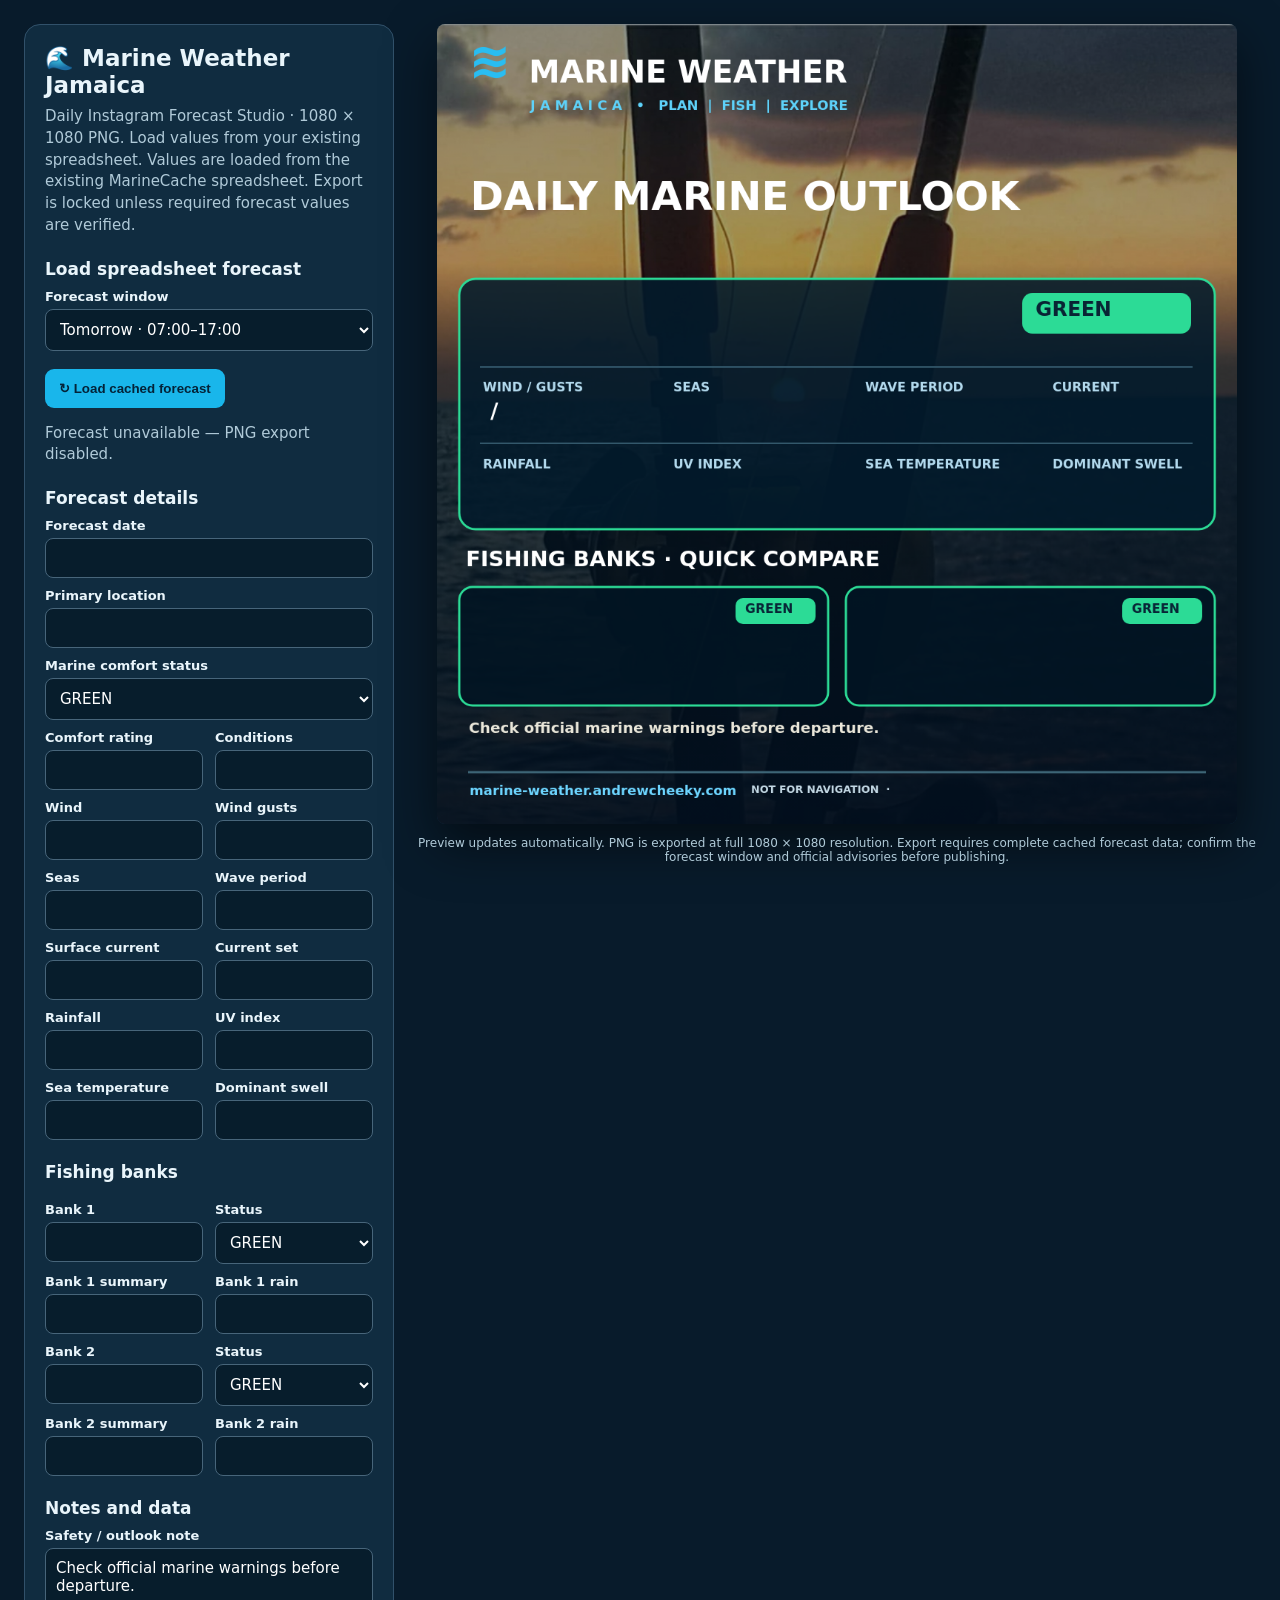
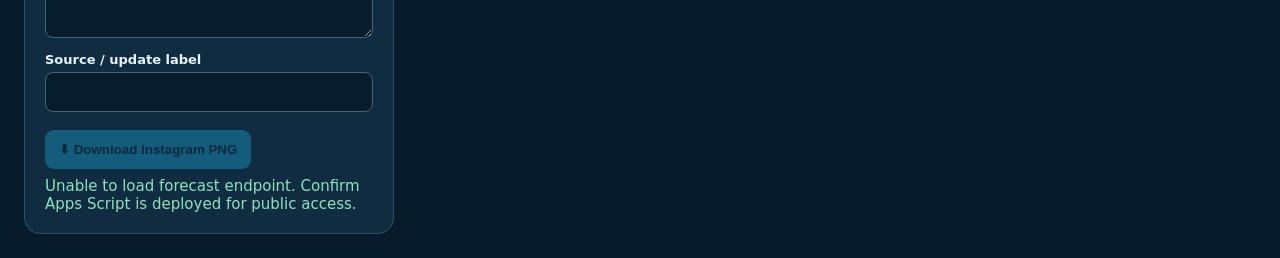
==== instagram/index.html @ 0b882d88 "Add files via upload" ====
<!doctype html><html lang="en"><head><meta charset="utf-8"><meta name="viewport" content="width=device-width,initial-scale=1"><title>Marine Weather Jamaica · Instagram Studio</title><style>
:root{color-scheme:dark}*{box-sizing:border-box}body{margin:0;background:#081b2b;color:#e9f5fb;font:15px system-ui,Segoe UI,sans-serif}.layout{display:grid;grid-template-columns:minmax(290px,370px) minmax(320px,1fr);gap:24px;max-width:1500px;margin:auto;padding:24px}.panel{background:#102c40;border:1px solid #31516a;border-radius:16px;padding:20px}h1{font-size:23px;margin:0 0 8px}h2{font-size:17px;margin:22px 0 10px}.hint{color:#b0cad8;line-height:1.45}label{display:block;margin:10px 0 5px;font-weight:600;font-size:13px}input,select,textarea{width:100%;padding:10px;background:#071d2c;color:white;border:1px solid #47657a;border-radius:8px;font:inherit}textarea{min-height:90px;resize:vertical}button{cursor:pointer;border:0;border-radius:9px;padding:12px 14px;background:#19b6eb;color:#042338;font-weight:750}button:disabled{opacity:.35;cursor:not-allowed}button.secondary{background:#244c66;color:#e7f6fc}.actions{display:flex;flex-wrap:wrap;gap:9px;margin-top:18px}.grid{display:grid;grid-template-columns:1fr 1fr;gap:0 12px}.preview{position:sticky;top:24px;align-self:start;text-align:center}canvas{display:block;width:100%;max-width:800px;aspect-ratio:1;background:#112c40;border-radius:8px;box-shadow:0 20px 50px #0008;margin:0 auto}.small{font-size:12px;color:#b0cad8;margin-top:12px}.status{min-height:22px;color:#8de2be;margin-top:8px}@media(max-width:850px){.layout{grid-template-columns:1fr}.preview{position:static;order:-1}.panel{padding:16px}}</style></head><body><div class="layout"><section class="panel"><h1>🌊 Marine Weather Jamaica</h1><div class="hint">Daily Instagram Forecast Studio · 1080 × 1080 PNG. Load values from your existing spreadsheet. Values are loaded from the existing MarineCache spreadsheet. Export is locked unless required forecast values are verified.</div>
<h2>Load spreadsheet forecast</h2><label for="forecastDay">Forecast window</label><select id="forecastDay"><option value="tomorrow">Tomorrow · 07:00–17:00</option><option value="today">Today · 07:00–17:00</option></select><div class="actions"><button id="loadForecast">↻ Load cached forecast</button></div><p id="dataFreshness" class="hint">Awaiting forecast data.</p><h2>Forecast details</h2><label for="date">Forecast date</label><input id="date" value=""><label for="location">Primary location</label><input id="location" value=""><label for="status">Marine comfort status</label><select id="status"><option>GREEN</option><option>AMBER</option><option>RED</option></select><div class="grid"><div><label for="comfort">Comfort rating</label><input id="comfort" value=""></div><div><label for="condition">Conditions</label><input id="condition" value=""></div><div><label for="wind">Wind</label><input id="wind" value=""></div><div><label for="gust">Wind gusts</label><input id="gust" value=""></div><div><label for="seas">Seas</label><input id="seas" value=""></div><div><label for="period">Wave period</label><input id="period" value=""></div><div><label for="current">Surface current</label><input id="current" value=""></div><div><label for="currentDir">Current set</label><input id="currentDir" value=""></div><div><label for="rain">Rainfall</label><input id="rain" value=""></div><div><label for="uv">UV index</label><input id="uv" value=""></div><div><label for="sst">Sea temperature</label><input id="sst" value=""></div><div><label for="swell">Dominant swell</label><input id="swell" value=""></div></div>
<h2>Fishing banks</h2><div class="grid"><div><label for="bank1">Bank 1</label><input id="bank1" value=""></div><div><label for="bank1status">Status</label><select id="bank1status"><option>GREEN</option><option>AMBER</option><option>RED</option></select></div><div><label for="bank1detail">Bank 1 summary</label><input id="bank1detail" value=""></div><div><label for="bank1rain">Bank 1 rain</label><input id="bank1rain" value=""></div><div><label for="bank2">Bank 2</label><input id="bank2" value=""></div><div><label for="bank2status">Status</label><select id="bank2status"><option>GREEN</option><option>AMBER</option><option>RED</option></select></div><div><label for="bank2detail">Bank 2 summary</label><input id="bank2detail" value=""></div><div><label for="bank2rain">Bank 2 rain</label><input id="bank2rain" value=""></div></div>
<h2>Notes and data</h2><label for="note">Safety / outlook note</label><textarea id="note">Check official marine warnings before departure.</textarea><label for="source">Source / update label</label><input id="source" value=""><div class="actions"><button id="export" disabled title="Load verified forecast first">⬇ Download Instagram PNG</button></div><div id="message" class="status" role="status"></div></section><section class="preview"><canvas id="art" width="1080" height="1080" aria-label="Instagram marine forecast preview"></canvas><p class="small">Preview updates automatically. PNG is exported at full 1080 × 1080 resolution. Export requires complete cached forecast data; confirm the forecast window and official advisories before publishing.</p></section></div><script>
'use strict';const canvas=document.getElementById('art'),ctx=canvas.getContext('2d');const fields=['date','location','status','comfort','condition','wind','gust','seas','period','current','currentDir','rain','uv','sst','swell','bank1','bank1status','bank1detail','bank1rain','bank2','bank2status','bank2detail','bank2rain','note','source'];const values=()=>Object.fromEntries(fields.map(k=>[k,document.getElementById(k).value]));const bg=new Image();bg.onload=render;bg.onerror=()=>{document.getElementById('message').textContent='Background image missing: keep sunset-background.jpg beside index.html';render()};bg.src='sunset-background.jpg';const colors={GREEN:'#2cdb96',AMBER:'#ffc34e',RED:'#ff5b61'};function rr(x,y,w,h,r,fill,stroke,lw=2){ctx.beginPath();ctx.roundRect(x,y,w,h,r);if(fill){ctx.fillStyle=fill;ctx.fill()}if(stroke){ctx.strokeStyle=stroke;ctx.lineWidth=lw;ctx.stroke()}}function txt(s,x,y,size=22,color='#fff',weight=500,maxWidth){ctx.fillStyle=color;ctx.font=`${weight} ${size}px system-ui,Segoe UI,sans-serif`;ctx.textBaseline='top';ctx.fillText(String(s),x,y,maxWidth)}function lines(s,x,y,maxW,size=19,lh=27,color='#fff',weight=500,maxLines=3){ctx.font=`${weight} ${size}px system-ui,sans-serif`;let words=String(s).split(/\s+/),line='',rows=[];for(let word of words){let test=line?line+' '+word:word;if(ctx.measureText(test).width>maxW&&line){rows.push(line);line=word}else line=test}if(line)rows.push(line);rows.slice(0,maxLines).forEach((v,i)=>txt(v,x,y+i*lh,size,color,weight,maxW))}function chip(label,x,y,w,c){rr(x,y,w,55,14,c);txt(label,x+18,y+10,27,'#092434',800,w-36)}function metric(label,value,x,y,w){txt(label,x,y,17,'#b2d9ed',600,w);txt(value,x,y+27,29,'#fff',800,w)}function render(){let d=values();ctx.clearRect(0,0,1080,1080);if(bg.complete&&bg.naturalWidth){let scale=Math.max(1080/bg.width,1080/bg.height),w=bg.width*scale,h=bg.height*scale;ctx.drawImage(bg,(1080-w)/2,(1080-h)/2,w,h)}else{ctx.fillStyle='#123950';ctx.fillRect(0,0,1080,1080)}let shade=ctx.createLinearGradient(0,0,0,1080);shade.addColorStop(0,'rgba(3,20,33,.45)');shade.addColorStop(.30,'rgba(3,20,33,.35)');shade.addColorStop(.43,'rgba(3,20,33,.72)');shade.addColorStop(1,'rgba(2,15,30,.95)');ctx.fillStyle=shade;ctx.fillRect(0,0,1080,1080);
txt('≋',43,21,68,'#29bdf1',900);txt('MARINE WEATHER',124,47,42,'#fff',850);txt('J A M A I C A   •   PLAN  |  FISH  |  EXPLORE',126,102,18,'#5ed2fa',750);txt('DAILY MARINE OUTLOOK',45,210,54,'#fff',900);txt(d.date,48,277,27,'#f4e8cb',650,900);
rr(30,344,1020,338,22,'rgba(2,26,44,.86)',colors[d.status]||colors.AMBER,3);txt(d.location,58,364,37,'#fff',800,680);chip(d.status+'  '+d.comfort,790,363,228,colors[d.status]||colors.AMBER);txt(d.condition,60,418,22,'#d1eafa',600);ctx.strokeStyle='#33586b';ctx.lineWidth=2;ctx.beginPath();ctx.moveTo(58,463);ctx.lineTo(1020,463);ctx.stroke();let mx=[62,319,578,831];metric('WIND / GUSTS',d.wind+' / '+d.gust,mx[0],483,235);metric('SEAS',d.seas,mx[1],483,225);metric('WAVE PERIOD',d.period,mx[2],483,230);metric('CURRENT',d.current+' '+d.currentDir,mx[3],483,195);ctx.beginPath();ctx.moveTo(58,566);ctx.lineTo(1020,566);ctx.stroke();metric('RAINFALL',d.rain,62,587,225);metric('UV INDEX',d.uv,319,587,230);metric('SEA TEMPERATURE',d.sst,578,587,235);metric('DOMINANT SWELL',d.swell,831,587,195);
txt('FISHING BANKS · QUICK COMPARE',39,710,29,'#fff',850);function bank(x,name,status,detail,rain){let color=colors[status]||colors.AMBER;rr(x,760,498,160,18,'rgba(2,20,35,.9)',color,3);txt(name,x+17,776,23,'#fff',800,340);rr(x+373,775,108,35,10,color);txt(status,x+386,782,17,'#082536',850,90);txt(detail,x+17,830,23,'#d4edfb',650,465);txt(rain,x+17,867,19,'#d4edfb',550,465)}bank(30,d.bank1,d.bank1status,d.bank1detail,d.bank1rain);bank(552,d.bank2,d.bank2status,d.bank2detail,d.bank2rain);
lines(d.note,43,942,990,20,27,'#e9e6d9',550,2);ctx.strokeStyle='#3d6576';ctx.beginPath();ctx.moveTo(42,1010);ctx.lineTo(1038,1010);ctx.stroke();txt('marine-weather.andrewcheeky.com',44,1027,18,'#6dd5ff',750);txt('NOT FOR NAVIGATION  ·  '+d.source,424,1027,14,'#c3d8e4',550,610)}fields.forEach(k=>document.getElementById(k).addEventListener('input',()=>{document.getElementById('export').disabled=true;document.getElementById('message').textContent='Forecast edited. Reload cached forecast before export.';render()}));document.getElementById('export').onclick=()=>{render();canvas.toBlob(blob=>{if(!blob){document.getElementById('message').textContent='PNG export failed';return}const a=document.createElement('a');const u=URL.createObjectURL(blob);a.href=u;a.download='marine-weather-jamaica-'+new Date().toISOString().slice(0,10)+'.png';a.click();setTimeout(()=>URL.revokeObjectURL(u),2000);document.getElementById('message').textContent='PNG exported successfully.'},'image/png')};render();
const FORECAST_ENDPOINT = 'https://script.google.com/macros/s/AKfycbztZnfDMWf24GzQD8dSxQg6HomHdjxCJzdymnmUEs8i4orfSlWkBF4taxenqpLCtCI/exec';
let loadSerial = 0;
function loadCachedForecast(){
  const serial=++loadSerial;
  const btn=document.getElementById('loadForecast');
  const exportBtn=document.getElementById('export');
  const message=document.getElementById('message');
  const freshness=document.getElementById('dataFreshness');
  btn.disabled=true;exportBtn.disabled=true;window.__marinePosterReady=false;message.textContent='Loading cached spreadsheet forecast…';
  const callback='mwInstagramCallback_'+Date.now()+'_'+serial;
  const script=document.createElement('script');
  let done=false;
  const timeout=setTimeout(()=>finish('Timed out contacting forecast service.'),18000);
  function finish(err,payload){
    if(done)return;done=true;clearTimeout(timeout);delete window[callback];script.remove();btn.disabled=false;
    if(err){message.textContent=err;freshness.textContent='Forecast unavailable — PNG export disabled.';return;}
    if(!payload||!payload.ok){message.textContent=payload?.message||'Forecast data unavailable';freshness.textContent='PNG export disabled.';return;}
    const d=payload.poster||{};
    for(const k of fields){if(Object.prototype.hasOwnProperty.call(d,k)){const el=document.getElementById(k);el.value=String(d[k]??'');}}
    const missing=Array.isArray(payload.missing)?payload.missing:[];
    const stale=payload.stale===true;
    const safe=missing.length===0&&!stale&&payload.ready===true;window.__marinePosterReady=safe;window.__marinePosterDay=payload.day;
    freshness.textContent=`Forecast: ${payload.day} · 07:00–17:00 Jamaica time · Latest spreadsheet update: ${payload.lastUpdated||'unknown'} · ${payload.rowCounts||''}`;
    exportBtn.disabled=!safe;
    message.textContent=safe?'Cached forecast loaded. Review the graphic, then download PNG.':(stale?'Forecast data is delayed. ':'')+(missing.length?'Missing: '+missing.join(', '):'Forecast incomplete')+' — PNG export disabled.';
    render();
  }
  window[callback]=(data)=>{if(serial===loadSerial)finish(null,data)};
  script.onerror=()=>finish('Unable to load forecast endpoint. Confirm Apps Script is deployed for public access.');
  script.src=FORECAST_ENDPOINT+'?action=instagramData&day='+encodeURIComponent(document.getElementById('forecastDay').value)+'&callback='+encodeURIComponent(callback);
  document.head.appendChild(script);
}
document.getElementById('loadForecast').addEventListener('click',loadCachedForecast);
document.getElementById('forecastDay').addEventListener('change',()=>{document.getElementById('export').disabled=true;loadCachedForecast()});
window.addEventListener('load',loadCachedForecast);
</script></body></html>
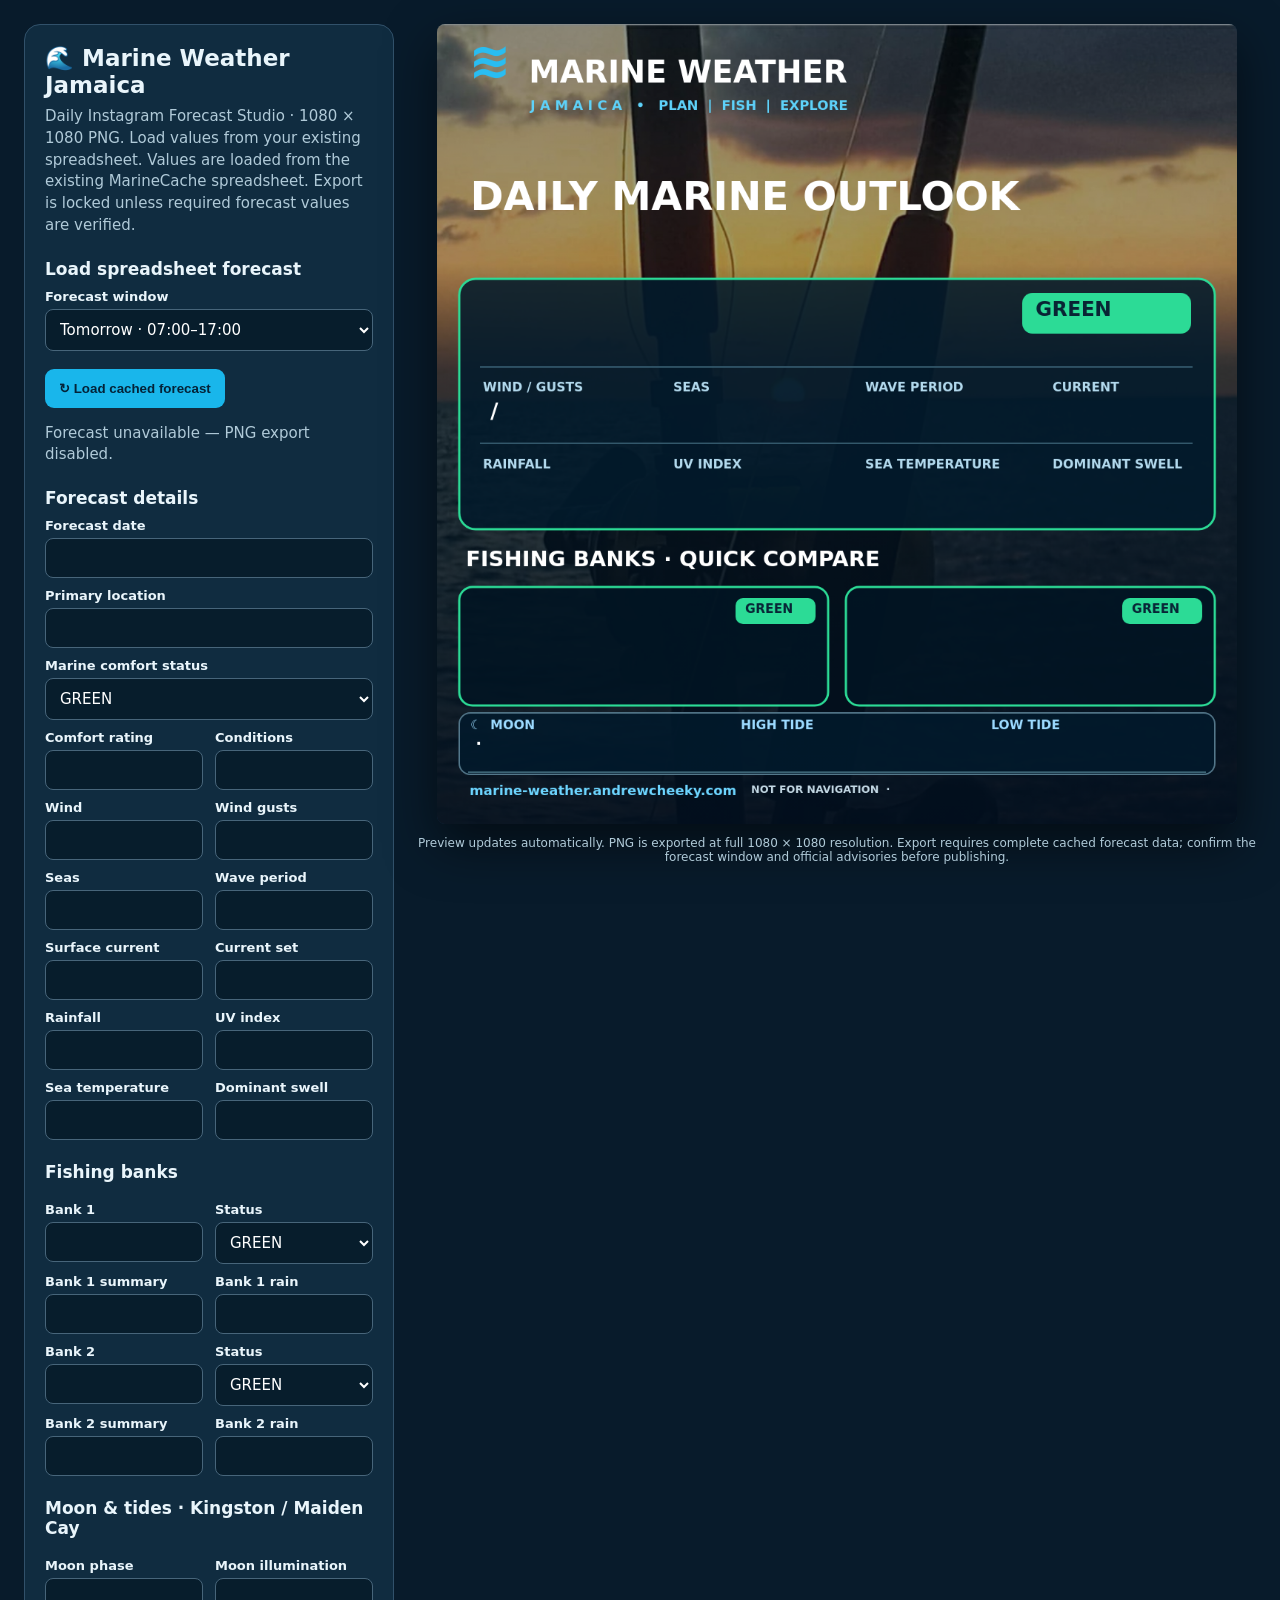
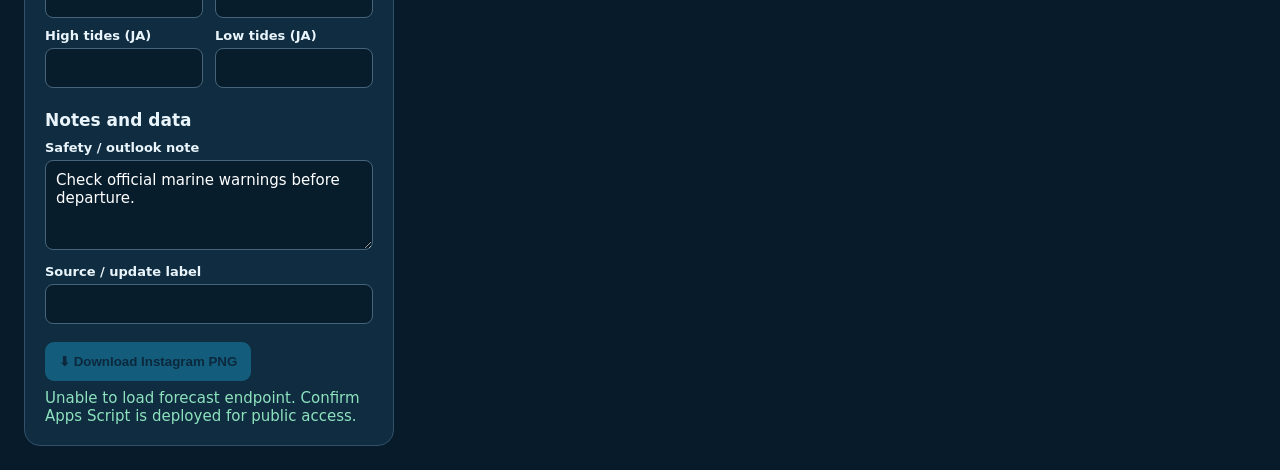
==== commit d3905aa3: "Add files via upload" ====
--- a/instagram/index.html
+++ b/instagram/index.html
@@ -2,12 +2,12 @@
 :root{color-scheme:dark}*{box-sizing:border-box}body{margin:0;background:#081b2b;color:#e9f5fb;font:15px system-ui,Segoe UI,sans-serif}.layout{display:grid;grid-template-columns:minmax(290px,370px) minmax(320px,1fr);gap:24px;max-width:1500px;margin:auto;padding:24px}.panel{background:#102c40;border:1px solid #31516a;border-radius:16px;padding:20px}h1{font-size:23px;margin:0 0 8px}h2{font-size:17px;margin:22px 0 10px}.hint{color:#b0cad8;line-height:1.45}label{display:block;margin:10px 0 5px;font-weight:600;font-size:13px}input,select,textarea{width:100%;padding:10px;background:#071d2c;color:white;border:1px solid #47657a;border-radius:8px;font:inherit}textarea{min-height:90px;resize:vertical}button{cursor:pointer;border:0;border-radius:9px;padding:12px 14px;background:#19b6eb;color:#042338;font-weight:750}button:disabled{opacity:.35;cursor:not-allowed}button.secondary{background:#244c66;color:#e7f6fc}.actions{display:flex;flex-wrap:wrap;gap:9px;margin-top:18px}.grid{display:grid;grid-template-columns:1fr 1fr;gap:0 12px}.preview{position:sticky;top:24px;align-self:start;text-align:center}canvas{display:block;width:100%;max-width:800px;aspect-ratio:1;background:#112c40;border-radius:8px;box-shadow:0 20px 50px #0008;margin:0 auto}.small{font-size:12px;color:#b0cad8;margin-top:12px}.status{min-height:22px;color:#8de2be;margin-top:8px}@media(max-width:850px){.layout{grid-template-columns:1fr}.preview{position:static;order:-1}.panel{padding:16px}}</style></head><body><div class="layout"><section class="panel"><h1>🌊 Marine Weather Jamaica</h1><div class="hint">Daily Instagram Forecast Studio · 1080 × 1080 PNG. Load values from your existing spreadsheet. Values are loaded from the existing MarineCache spreadsheet. Export is locked unless required forecast values are verified.</div>
 <h2>Load spreadsheet forecast</h2><label for="forecastDay">Forecast window</label><select id="forecastDay"><option value="tomorrow">Tomorrow · 07:00–17:00</option><option value="today">Today · 07:00–17:00</option></select><div class="actions"><button id="loadForecast">↻ Load cached forecast</button></div><p id="dataFreshness" class="hint">Awaiting forecast data.</p><h2>Forecast details</h2><label for="date">Forecast date</label><input id="date" value=""><label for="location">Primary location</label><input id="location" value=""><label for="status">Marine comfort status</label><select id="status"><option>GREEN</option><option>AMBER</option><option>RED</option></select><div class="grid"><div><label for="comfort">Comfort rating</label><input id="comfort" value=""></div><div><label for="condition">Conditions</label><input id="condition" value=""></div><div><label for="wind">Wind</label><input id="wind" value=""></div><div><label for="gust">Wind gusts</label><input id="gust" value=""></div><div><label for="seas">Seas</label><input id="seas" value=""></div><div><label for="period">Wave period</label><input id="period" value=""></div><div><label for="current">Surface current</label><input id="current" value=""></div><div><label for="currentDir">Current set</label><input id="currentDir" value=""></div><div><label for="rain">Rainfall</label><input id="rain" value=""></div><div><label for="uv">UV index</label><input id="uv" value=""></div><div><label for="sst">Sea temperature</label><input id="sst" value=""></div><div><label for="swell">Dominant swell</label><input id="swell" value=""></div></div>
 <h2>Fishing banks</h2><div class="grid"><div><label for="bank1">Bank 1</label><input id="bank1" value=""></div><div><label for="bank1status">Status</label><select id="bank1status"><option>GREEN</option><option>AMBER</option><option>RED</option></select></div><div><label for="bank1detail">Bank 1 summary</label><input id="bank1detail" value=""></div><div><label for="bank1rain">Bank 1 rain</label><input id="bank1rain" value=""></div><div><label for="bank2">Bank 2</label><input id="bank2" value=""></div><div><label for="bank2status">Status</label><select id="bank2status"><option>GREEN</option><option>AMBER</option><option>RED</option></select></div><div><label for="bank2detail">Bank 2 summary</label><input id="bank2detail" value=""></div><div><label for="bank2rain">Bank 2 rain</label><input id="bank2rain" value=""></div></div>
-<h2>Notes and data</h2><label for="note">Safety / outlook note</label><textarea id="note">Check official marine warnings before departure.</textarea><label for="source">Source / update label</label><input id="source" value=""><div class="actions"><button id="export" disabled title="Load verified forecast first">⬇ Download Instagram PNG</button></div><div id="message" class="status" role="status"></div></section><section class="preview"><canvas id="art" width="1080" height="1080" aria-label="Instagram marine forecast preview"></canvas><p class="small">Preview updates automatically. PNG is exported at full 1080 × 1080 resolution. Export requires complete cached forecast data; confirm the forecast window and official advisories before publishing.</p></section></div><script>
-'use strict';const canvas=document.getElementById('art'),ctx=canvas.getContext('2d');const fields=['date','location','status','comfort','condition','wind','gust','seas','period','current','currentDir','rain','uv','sst','swell','bank1','bank1status','bank1detail','bank1rain','bank2','bank2status','bank2detail','bank2rain','note','source'];const values=()=>Object.fromEntries(fields.map(k=>[k,document.getElementById(k).value]));const bg=new Image();bg.onload=render;bg.onerror=()=>{document.getElementById('message').textContent='Background image missing: keep sunset-background.jpg beside index.html';render()};bg.src='sunset-background.jpg';const colors={GREEN:'#2cdb96',AMBER:'#ffc34e',RED:'#ff5b61'};function rr(x,y,w,h,r,fill,stroke,lw=2){ctx.beginPath();ctx.roundRect(x,y,w,h,r);if(fill){ctx.fillStyle=fill;ctx.fill()}if(stroke){ctx.strokeStyle=stroke;ctx.lineWidth=lw;ctx.stroke()}}function txt(s,x,y,size=22,color='#fff',weight=500,maxWidth){ctx.fillStyle=color;ctx.font=`${weight} ${size}px system-ui,Segoe UI,sans-serif`;ctx.textBaseline='top';ctx.fillText(String(s),x,y,maxWidth)}function lines(s,x,y,maxW,size=19,lh=27,color='#fff',weight=500,maxLines=3){ctx.font=`${weight} ${size}px system-ui,sans-serif`;let words=String(s).split(/\s+/),line='',rows=[];for(let word of words){let test=line?line+' '+word:word;if(ctx.measureText(test).width>maxW&&line){rows.push(line);line=word}else line=test}if(line)rows.push(line);rows.slice(0,maxLines).forEach((v,i)=>txt(v,x,y+i*lh,size,color,weight,maxW))}function chip(label,x,y,w,c){rr(x,y,w,55,14,c);txt(label,x+18,y+10,27,'#092434',800,w-36)}function metric(label,value,x,y,w){txt(label,x,y,17,'#b2d9ed',600,w);txt(value,x,y+27,29,'#fff',800,w)}function render(){let d=values();ctx.clearRect(0,0,1080,1080);if(bg.complete&&bg.naturalWidth){let scale=Math.max(1080/bg.width,1080/bg.height),w=bg.width*scale,h=bg.height*scale;ctx.drawImage(bg,(1080-w)/2,(1080-h)/2,w,h)}else{ctx.fillStyle='#123950';ctx.fillRect(0,0,1080,1080)}let shade=ctx.createLinearGradient(0,0,0,1080);shade.addColorStop(0,'rgba(3,20,33,.45)');shade.addColorStop(.30,'rgba(3,20,33,.35)');shade.addColorStop(.43,'rgba(3,20,33,.72)');shade.addColorStop(1,'rgba(2,15,30,.95)');ctx.fillStyle=shade;ctx.fillRect(0,0,1080,1080);
+<h2>Moon & tides · Kingston / Maiden Cay</h2><div class="grid"><div><label for="moonPhase">Moon phase</label><input id="moonPhase" value=""></div><div><label for="moonIllum">Moon illumination</label><input id="moonIllum" value=""></div><div><label for="highTides">High tides (JA)</label><input id="highTides" value=""></div><div><label for="lowTides">Low tides (JA)</label><input id="lowTides" value=""></div></div><h2>Notes and data</h2><label for="note">Safety / outlook note</label><textarea id="note">Check official marine warnings before departure.</textarea><label for="source">Source / update label</label><input id="source" value=""><div class="actions"><button id="export" disabled title="Load verified forecast first">⬇ Download Instagram PNG</button></div><div id="message" class="status" role="status"></div></section><section class="preview"><canvas id="art" width="1080" height="1080" aria-label="Instagram marine forecast preview"></canvas><p class="small">Preview updates automatically. PNG is exported at full 1080 × 1080 resolution. Export requires complete cached forecast data; confirm the forecast window and official advisories before publishing.</p></section></div><script>
+'use strict';const canvas=document.getElementById('art'),ctx=canvas.getContext('2d');const fields=['date','location','status','comfort','condition','wind','gust','seas','period','current','currentDir','rain','uv','sst','swell','bank1','bank1status','bank1detail','bank1rain','bank2','bank2status','bank2detail','bank2rain','moonPhase','moonIllum','highTides','lowTides','note','source'];const values=()=>Object.fromEntries(fields.map(k=>[k,document.getElementById(k).value]));const bg=new Image();bg.onload=render;bg.onerror=()=>{document.getElementById('message').textContent='Background image missing: keep sunset-background.jpg beside index.html';render()};bg.src='sunset-background.jpg';const colors={GREEN:'#2cdb96',AMBER:'#ffc34e',YELLOW:'#ffc34e',RED:'#ff5b61'};function rr(x,y,w,h,r,fill,stroke,lw=2){ctx.beginPath();ctx.roundRect(x,y,w,h,r);if(fill){ctx.fillStyle=fill;ctx.fill()}if(stroke){ctx.strokeStyle=stroke;ctx.lineWidth=lw;ctx.stroke()}}function txt(s,x,y,size=22,color='#fff',weight=500,maxWidth){ctx.fillStyle=color;ctx.font=`${weight} ${size}px system-ui,Segoe UI,sans-serif`;ctx.textBaseline='top';ctx.fillText(String(s),x,y,maxWidth)}function lines(s,x,y,maxW,size=19,lh=27,color='#fff',weight=500,maxLines=3){ctx.font=`${weight} ${size}px system-ui,sans-serif`;let words=String(s).split(/\s+/),line='',rows=[];for(let word of words){let test=line?line+' '+word:word;if(ctx.measureText(test).width>maxW&&line){rows.push(line);line=word}else line=test}if(line)rows.push(line);rows.slice(0,maxLines).forEach((v,i)=>txt(v,x,y+i*lh,size,color,weight,maxW))}function chip(label,x,y,w,c){rr(x,y,w,55,14,c);txt(label,x+18,y+10,27,'#092434',800,w-36)}function metric(label,value,x,y,w){txt(label,x,y,17,'#b2d9ed',600,w);txt(value,x,y+27,29,'#fff',800,w)}function render(){let d=values();ctx.clearRect(0,0,1080,1080);if(bg.complete&&bg.naturalWidth){let scale=Math.max(1080/bg.width,1080/bg.height),w=bg.width*scale,h=bg.height*scale;ctx.drawImage(bg,(1080-w)/2,(1080-h)/2,w,h)}else{ctx.fillStyle='#123950';ctx.fillRect(0,0,1080,1080)}let shade=ctx.createLinearGradient(0,0,0,1080);shade.addColorStop(0,'rgba(3,20,33,.45)');shade.addColorStop(.30,'rgba(3,20,33,.35)');shade.addColorStop(.43,'rgba(3,20,33,.72)');shade.addColorStop(1,'rgba(2,15,30,.95)');ctx.fillStyle=shade;ctx.fillRect(0,0,1080,1080);
 txt('≋',43,21,68,'#29bdf1',900);txt('MARINE WEATHER',124,47,42,'#fff',850);txt('J A M A I C A   •   PLAN  |  FISH  |  EXPLORE',126,102,18,'#5ed2fa',750);txt('DAILY MARINE OUTLOOK',45,210,54,'#fff',900);txt(d.date,48,277,27,'#f4e8cb',650,900);
 rr(30,344,1020,338,22,'rgba(2,26,44,.86)',colors[d.status]||colors.AMBER,3);txt(d.location,58,364,37,'#fff',800,680);chip(d.status+'  '+d.comfort,790,363,228,colors[d.status]||colors.AMBER);txt(d.condition,60,418,22,'#d1eafa',600);ctx.strokeStyle='#33586b';ctx.lineWidth=2;ctx.beginPath();ctx.moveTo(58,463);ctx.lineTo(1020,463);ctx.stroke();let mx=[62,319,578,831];metric('WIND / GUSTS',d.wind+' / '+d.gust,mx[0],483,235);metric('SEAS',d.seas,mx[1],483,225);metric('WAVE PERIOD',d.period,mx[2],483,230);metric('CURRENT',d.current+' '+d.currentDir,mx[3],483,195);ctx.beginPath();ctx.moveTo(58,566);ctx.lineTo(1020,566);ctx.stroke();metric('RAINFALL',d.rain,62,587,225);metric('UV INDEX',d.uv,319,587,230);metric('SEA TEMPERATURE',d.sst,578,587,235);metric('DOMINANT SWELL',d.swell,831,587,195);
 txt('FISHING BANKS · QUICK COMPARE',39,710,29,'#fff',850);function bank(x,name,status,detail,rain){let color=colors[status]||colors.AMBER;rr(x,760,498,160,18,'rgba(2,20,35,.9)',color,3);txt(name,x+17,776,23,'#fff',800,340);rr(x+373,775,108,35,10,color);txt(status,x+386,782,17,'#082536',850,90);txt(detail,x+17,830,23,'#d4edfb',650,465);txt(rain,x+17,867,19,'#d4edfb',550,465)}bank(30,d.bank1,d.bank1status,d.bank1detail,d.bank1rain);bank(552,d.bank2,d.bank2status,d.bank2detail,d.bank2rain);
-lines(d.note,43,942,990,20,27,'#e9e6d9',550,2);ctx.strokeStyle='#3d6576';ctx.beginPath();ctx.moveTo(42,1010);ctx.lineTo(1038,1010);ctx.stroke();txt('marine-weather.andrewcheeky.com',44,1027,18,'#6dd5ff',750);txt('NOT FOR NAVIGATION  ·  '+d.source,424,1027,14,'#c3d8e4',550,610)}fields.forEach(k=>document.getElementById(k).addEventListener('input',()=>{document.getElementById('export').disabled=true;document.getElementById('message').textContent='Forecast edited. Reload cached forecast before export.';render()}));document.getElementById('export').onclick=()=>{render();canvas.toBlob(blob=>{if(!blob){document.getElementById('message').textContent='PNG export failed';return}const a=document.createElement('a');const u=URL.createObjectURL(blob);a.href=u;a.download='marine-weather-jamaica-'+new Date().toISOString().slice(0,10)+'.png';a.click();setTimeout(()=>URL.revokeObjectURL(u),2000);document.getElementById('message').textContent='PNG exported successfully.'},'image/png')};render();
+rr(30,930,1020,83,15,'rgba(2,26,44,.88)','#54788b',2);txt('☾  MOON',45,939,17,'#9cdaff',750);txt(d.moonPhase+' · '+d.moonIllum,45,962,21,'#fff',750,330);txt('HIGH TIDE',410,939,17,'#9cdaff',750);txt(d.highTides,410,962,20,'#fff',700,305);txt('LOW TIDE',748,939,17,'#9cdaff',750);txt(d.lowTides,748,962,20,'#fff',700,275);ctx.strokeStyle='#3d6576';ctx.beginPath();ctx.moveTo(42,1010);ctx.lineTo(1038,1010);ctx.stroke();txt('marine-weather.andrewcheeky.com',44,1027,18,'#6dd5ff',750);txt('NOT FOR NAVIGATION  ·  '+d.source,424,1027,14,'#c3d8e4',550,610)}fields.forEach(k=>document.getElementById(k).addEventListener('input',()=>{document.getElementById('export').disabled=true;document.getElementById('message').textContent='Forecast edited. Reload cached forecast before export.';render()}));document.getElementById('export').onclick=()=>{render();canvas.toBlob(blob=>{if(!blob){document.getElementById('message').textContent='PNG export failed';return}const a=document.createElement('a');const u=URL.createObjectURL(blob);a.href=u;a.download='marine-weather-jamaica-'+new Date().toISOString().slice(0,10)+'.png';a.click();setTimeout(()=>URL.revokeObjectURL(u),2000);document.getElementById('message').textContent='PNG exported successfully.'},'image/png')};render();
 const FORECAST_ENDPOINT = 'https://script.google.com/macros/s/AKfycbztZnfDMWf24GzQD8dSxQg6HomHdjxCJzdymnmUEs8i4orfSlWkBF4taxenqpLCtCI/exec';
 let loadSerial = 0;
 function loadCachedForecast(){
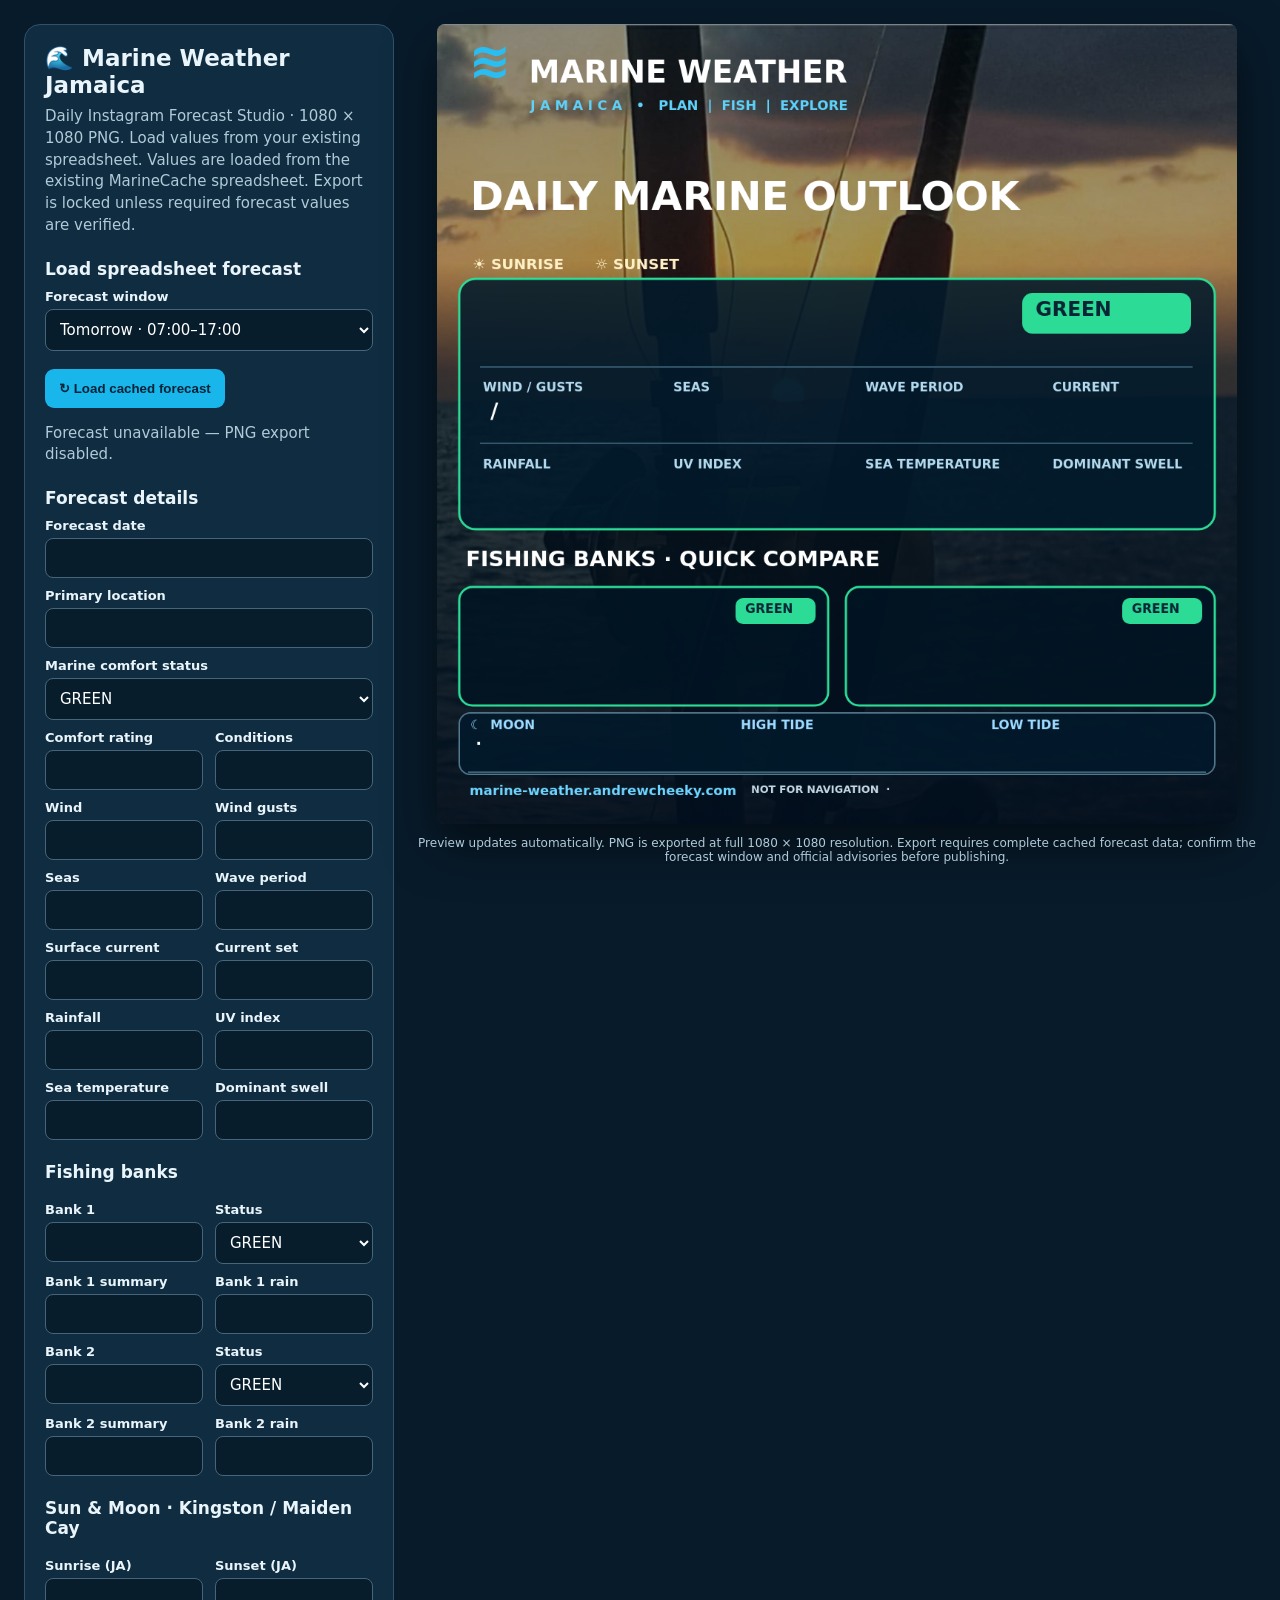
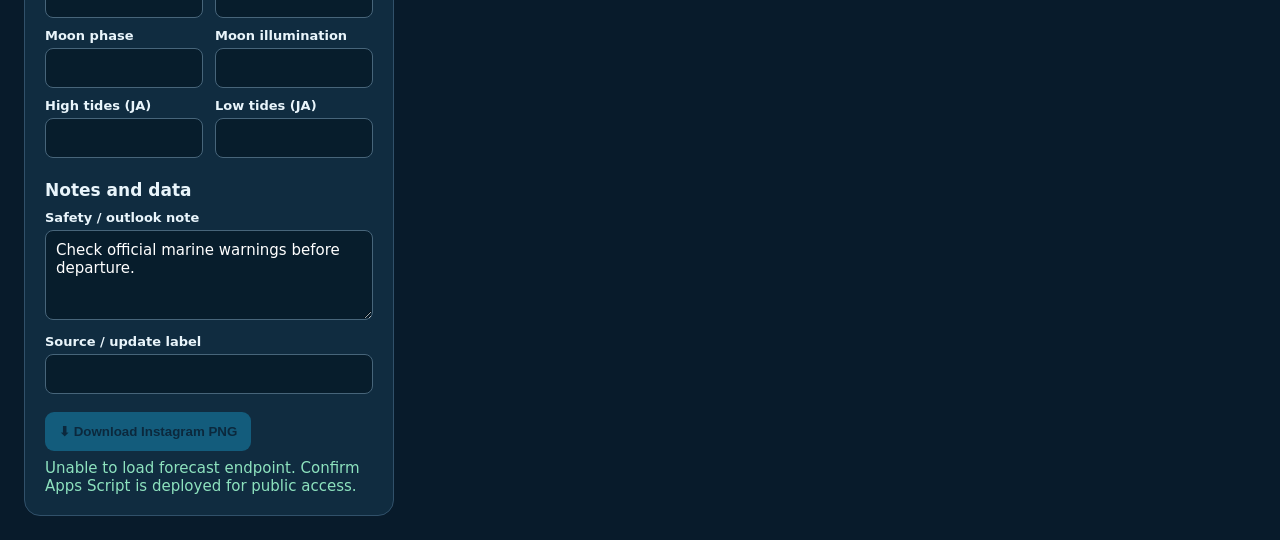
==== commit b71d8cb1: "Add files via upload" ====
--- a/instagram/index.html
+++ b/instagram/index.html
@@ -2,9 +2,9 @@
 :root{color-scheme:dark}*{box-sizing:border-box}body{margin:0;background:#081b2b;color:#e9f5fb;font:15px system-ui,Segoe UI,sans-serif}.layout{display:grid;grid-template-columns:minmax(290px,370px) minmax(320px,1fr);gap:24px;max-width:1500px;margin:auto;padding:24px}.panel{background:#102c40;border:1px solid #31516a;border-radius:16px;padding:20px}h1{font-size:23px;margin:0 0 8px}h2{font-size:17px;margin:22px 0 10px}.hint{color:#b0cad8;line-height:1.45}label{display:block;margin:10px 0 5px;font-weight:600;font-size:13px}input,select,textarea{width:100%;padding:10px;background:#071d2c;color:white;border:1px solid #47657a;border-radius:8px;font:inherit}textarea{min-height:90px;resize:vertical}button{cursor:pointer;border:0;border-radius:9px;padding:12px 14px;background:#19b6eb;color:#042338;font-weight:750}button:disabled{opacity:.35;cursor:not-allowed}button.secondary{background:#244c66;color:#e7f6fc}.actions{display:flex;flex-wrap:wrap;gap:9px;margin-top:18px}.grid{display:grid;grid-template-columns:1fr 1fr;gap:0 12px}.preview{position:sticky;top:24px;align-self:start;text-align:center}canvas{display:block;width:100%;max-width:800px;aspect-ratio:1;background:#112c40;border-radius:8px;box-shadow:0 20px 50px #0008;margin:0 auto}.small{font-size:12px;color:#b0cad8;margin-top:12px}.status{min-height:22px;color:#8de2be;margin-top:8px}@media(max-width:850px){.layout{grid-template-columns:1fr}.preview{position:static;order:-1}.panel{padding:16px}}</style></head><body><div class="layout"><section class="panel"><h1>🌊 Marine Weather Jamaica</h1><div class="hint">Daily Instagram Forecast Studio · 1080 × 1080 PNG. Load values from your existing spreadsheet. Values are loaded from the existing MarineCache spreadsheet. Export is locked unless required forecast values are verified.</div>
 <h2>Load spreadsheet forecast</h2><label for="forecastDay">Forecast window</label><select id="forecastDay"><option value="tomorrow">Tomorrow · 07:00–17:00</option><option value="today">Today · 07:00–17:00</option></select><div class="actions"><button id="loadForecast">↻ Load cached forecast</button></div><p id="dataFreshness" class="hint">Awaiting forecast data.</p><h2>Forecast details</h2><label for="date">Forecast date</label><input id="date" value=""><label for="location">Primary location</label><input id="location" value=""><label for="status">Marine comfort status</label><select id="status"><option>GREEN</option><option>AMBER</option><option>RED</option></select><div class="grid"><div><label for="comfort">Comfort rating</label><input id="comfort" value=""></div><div><label for="condition">Conditions</label><input id="condition" value=""></div><div><label for="wind">Wind</label><input id="wind" value=""></div><div><label for="gust">Wind gusts</label><input id="gust" value=""></div><div><label for="seas">Seas</label><input id="seas" value=""></div><div><label for="period">Wave period</label><input id="period" value=""></div><div><label for="current">Surface current</label><input id="current" value=""></div><div><label for="currentDir">Current set</label><input id="currentDir" value=""></div><div><label for="rain">Rainfall</label><input id="rain" value=""></div><div><label for="uv">UV index</label><input id="uv" value=""></div><div><label for="sst">Sea temperature</label><input id="sst" value=""></div><div><label for="swell">Dominant swell</label><input id="swell" value=""></div></div>
 <h2>Fishing banks</h2><div class="grid"><div><label for="bank1">Bank 1</label><input id="bank1" value=""></div><div><label for="bank1status">Status</label><select id="bank1status"><option>GREEN</option><option>AMBER</option><option>RED</option></select></div><div><label for="bank1detail">Bank 1 summary</label><input id="bank1detail" value=""></div><div><label for="bank1rain">Bank 1 rain</label><input id="bank1rain" value=""></div><div><label for="bank2">Bank 2</label><input id="bank2" value=""></div><div><label for="bank2status">Status</label><select id="bank2status"><option>GREEN</option><option>AMBER</option><option>RED</option></select></div><div><label for="bank2detail">Bank 2 summary</label><input id="bank2detail" value=""></div><div><label for="bank2rain">Bank 2 rain</label><input id="bank2rain" value=""></div></div>
-<h2>Moon & tides · Kingston / Maiden Cay</h2><div class="grid"><div><label for="moonPhase">Moon phase</label><input id="moonPhase" value=""></div><div><label for="moonIllum">Moon illumination</label><input id="moonIllum" value=""></div><div><label for="highTides">High tides (JA)</label><input id="highTides" value=""></div><div><label for="lowTides">Low tides (JA)</label><input id="lowTides" value=""></div></div><h2>Notes and data</h2><label for="note">Safety / outlook note</label><textarea id="note">Check official marine warnings before departure.</textarea><label for="source">Source / update label</label><input id="source" value=""><div class="actions"><button id="export" disabled title="Load verified forecast first">⬇ Download Instagram PNG</button></div><div id="message" class="status" role="status"></div></section><section class="preview"><canvas id="art" width="1080" height="1080" aria-label="Instagram marine forecast preview"></canvas><p class="small">Preview updates automatically. PNG is exported at full 1080 × 1080 resolution. Export requires complete cached forecast data; confirm the forecast window and official advisories before publishing.</p></section></div><script>
-'use strict';const canvas=document.getElementById('art'),ctx=canvas.getContext('2d');const fields=['date','location','status','comfort','condition','wind','gust','seas','period','current','currentDir','rain','uv','sst','swell','bank1','bank1status','bank1detail','bank1rain','bank2','bank2status','bank2detail','bank2rain','moonPhase','moonIllum','highTides','lowTides','note','source'];const values=()=>Object.fromEntries(fields.map(k=>[k,document.getElementById(k).value]));const bg=new Image();bg.onload=render;bg.onerror=()=>{document.getElementById('message').textContent='Background image missing: keep sunset-background.jpg beside index.html';render()};bg.src='sunset-background.jpg';const colors={GREEN:'#2cdb96',AMBER:'#ffc34e',YELLOW:'#ffc34e',RED:'#ff5b61'};function rr(x,y,w,h,r,fill,stroke,lw=2){ctx.beginPath();ctx.roundRect(x,y,w,h,r);if(fill){ctx.fillStyle=fill;ctx.fill()}if(stroke){ctx.strokeStyle=stroke;ctx.lineWidth=lw;ctx.stroke()}}function txt(s,x,y,size=22,color='#fff',weight=500,maxWidth){ctx.fillStyle=color;ctx.font=`${weight} ${size}px system-ui,Segoe UI,sans-serif`;ctx.textBaseline='top';ctx.fillText(String(s),x,y,maxWidth)}function lines(s,x,y,maxW,size=19,lh=27,color='#fff',weight=500,maxLines=3){ctx.font=`${weight} ${size}px system-ui,sans-serif`;let words=String(s).split(/\s+/),line='',rows=[];for(let word of words){let test=line?line+' '+word:word;if(ctx.measureText(test).width>maxW&&line){rows.push(line);line=word}else line=test}if(line)rows.push(line);rows.slice(0,maxLines).forEach((v,i)=>txt(v,x,y+i*lh,size,color,weight,maxW))}function chip(label,x,y,w,c){rr(x,y,w,55,14,c);txt(label,x+18,y+10,27,'#092434',800,w-36)}function metric(label,value,x,y,w){txt(label,x,y,17,'#b2d9ed',600,w);txt(value,x,y+27,29,'#fff',800,w)}function render(){let d=values();ctx.clearRect(0,0,1080,1080);if(bg.complete&&bg.naturalWidth){let scale=Math.max(1080/bg.width,1080/bg.height),w=bg.width*scale,h=bg.height*scale;ctx.drawImage(bg,(1080-w)/2,(1080-h)/2,w,h)}else{ctx.fillStyle='#123950';ctx.fillRect(0,0,1080,1080)}let shade=ctx.createLinearGradient(0,0,0,1080);shade.addColorStop(0,'rgba(3,20,33,.45)');shade.addColorStop(.30,'rgba(3,20,33,.35)');shade.addColorStop(.43,'rgba(3,20,33,.72)');shade.addColorStop(1,'rgba(2,15,30,.95)');ctx.fillStyle=shade;ctx.fillRect(0,0,1080,1080);
-txt('≋',43,21,68,'#29bdf1',900);txt('MARINE WEATHER',124,47,42,'#fff',850);txt('J A M A I C A   •   PLAN  |  FISH  |  EXPLORE',126,102,18,'#5ed2fa',750);txt('DAILY MARINE OUTLOOK',45,210,54,'#fff',900);txt(d.date,48,277,27,'#f4e8cb',650,900);
+<h2>Sun & Moon · Kingston / Maiden Cay</h2><div class="grid"><div><label for="sunrise">Sunrise (JA)</label><input id="sunrise" value=""></div><div><label for="sunset">Sunset (JA)</label><input id="sunset" value=""></div></div><div class="grid"><div><label for="moonPhase">Moon phase</label><input id="moonPhase" value=""></div><div><label for="moonIllum">Moon illumination</label><input id="moonIllum" value=""></div><div><label for="highTides">High tides (JA)</label><input id="highTides" value=""></div><div><label for="lowTides">Low tides (JA)</label><input id="lowTides" value=""></div></div><h2>Notes and data</h2><label for="note">Safety / outlook note</label><textarea id="note">Check official marine warnings before departure.</textarea><label for="source">Source / update label</label><input id="source" value=""><div class="actions"><button id="export" disabled title="Load verified forecast first">⬇ Download Instagram PNG</button></div><div id="message" class="status" role="status"></div></section><section class="preview"><canvas id="art" width="1080" height="1080" aria-label="Instagram marine forecast preview"></canvas><p class="small">Preview updates automatically. PNG is exported at full 1080 × 1080 resolution. Export requires complete cached forecast data; confirm the forecast window and official advisories before publishing.</p></section></div><script>
+'use strict';const canvas=document.getElementById('art'),ctx=canvas.getContext('2d');const fields=['date','location','status','comfort','condition','wind','gust','seas','period','current','currentDir','rain','uv','sst','swell','bank1','bank1status','bank1detail','bank1rain','bank2','bank2status','bank2detail','bank2rain','sunrise','sunset','moonPhase','moonIllum','highTides','lowTides','note','source'];const values=()=>Object.fromEntries(fields.map(k=>[k,document.getElementById(k).value]));const bg=new Image();bg.onload=render;bg.onerror=()=>{document.getElementById('message').textContent='Background image missing: keep sunset-background.jpg beside index.html';render()};bg.src='sunset-background.jpg';const colors={GREEN:'#2cdb96',AMBER:'#ffc34e',YELLOW:'#ffc34e',RED:'#ff5b61'};function rr(x,y,w,h,r,fill,stroke,lw=2){ctx.beginPath();ctx.roundRect(x,y,w,h,r);if(fill){ctx.fillStyle=fill;ctx.fill()}if(stroke){ctx.strokeStyle=stroke;ctx.lineWidth=lw;ctx.stroke()}}function txt(s,x,y,size=22,color='#fff',weight=500,maxWidth){ctx.fillStyle=color;ctx.font=`${weight} ${size}px system-ui,Segoe UI,sans-serif`;ctx.textBaseline='top';ctx.fillText(String(s),x,y,maxWidth)}function lines(s,x,y,maxW,size=19,lh=27,color='#fff',weight=500,maxLines=3){ctx.font=`${weight} ${size}px system-ui,sans-serif`;let words=String(s).split(/\s+/),line='',rows=[];for(let word of words){let test=line?line+' '+word:word;if(ctx.measureText(test).width>maxW&&line){rows.push(line);line=word}else line=test}if(line)rows.push(line);rows.slice(0,maxLines).forEach((v,i)=>txt(v,x,y+i*lh,size,color,weight,maxW))}function chip(label,x,y,w,c){rr(x,y,w,55,14,c);txt(label,x+18,y+10,27,'#092434',800,w-36)}function metric(label,value,x,y,w){txt(label,x,y,17,'#b2d9ed',600,w);txt(value,x,y+27,29,'#fff',800,w)}function render(){let d=values();ctx.clearRect(0,0,1080,1080);if(bg.complete&&bg.naturalWidth){let scale=Math.max(1080/bg.width,1080/bg.height),w=bg.width*scale,h=bg.height*scale;ctx.drawImage(bg,(1080-w)/2,(1080-h)/2,w,h)}else{ctx.fillStyle='#123950';ctx.fillRect(0,0,1080,1080)}let shade=ctx.createLinearGradient(0,0,0,1080);shade.addColorStop(0,'rgba(3,20,33,.45)');shade.addColorStop(.30,'rgba(3,20,33,.35)');shade.addColorStop(.43,'rgba(3,20,33,.72)');shade.addColorStop(1,'rgba(2,15,30,.95)');ctx.fillStyle=shade;ctx.fillRect(0,0,1080,1080);
+txt('≋',43,21,68,'#29bdf1',900);txt('MARINE WEATHER',124,47,42,'#fff',850);txt('J A M A I C A   •   PLAN  |  FISH  |  EXPLORE',126,102,18,'#5ed2fa',750);txt('DAILY MARINE OUTLOOK',45,210,54,'#fff',900);txt(d.date,48,277,27,'#f4e8cb',650,900);txt('☀ SUNRISE  '+d.sunrise+'    ☼ SUNSET  '+d.sunset,48,316,20,'#fff0c5',750,950);
 rr(30,344,1020,338,22,'rgba(2,26,44,.86)',colors[d.status]||colors.AMBER,3);txt(d.location,58,364,37,'#fff',800,680);chip(d.status+'  '+d.comfort,790,363,228,colors[d.status]||colors.AMBER);txt(d.condition,60,418,22,'#d1eafa',600);ctx.strokeStyle='#33586b';ctx.lineWidth=2;ctx.beginPath();ctx.moveTo(58,463);ctx.lineTo(1020,463);ctx.stroke();let mx=[62,319,578,831];metric('WIND / GUSTS',d.wind+' / '+d.gust,mx[0],483,235);metric('SEAS',d.seas,mx[1],483,225);metric('WAVE PERIOD',d.period,mx[2],483,230);metric('CURRENT',d.current+' '+d.currentDir,mx[3],483,195);ctx.beginPath();ctx.moveTo(58,566);ctx.lineTo(1020,566);ctx.stroke();metric('RAINFALL',d.rain,62,587,225);metric('UV INDEX',d.uv,319,587,230);metric('SEA TEMPERATURE',d.sst,578,587,235);metric('DOMINANT SWELL',d.swell,831,587,195);
 txt('FISHING BANKS · QUICK COMPARE',39,710,29,'#fff',850);function bank(x,name,status,detail,rain){let color=colors[status]||colors.AMBER;rr(x,760,498,160,18,'rgba(2,20,35,.9)',color,3);txt(name,x+17,776,23,'#fff',800,340);rr(x+373,775,108,35,10,color);txt(status,x+386,782,17,'#082536',850,90);txt(detail,x+17,830,23,'#d4edfb',650,465);txt(rain,x+17,867,19,'#d4edfb',550,465)}bank(30,d.bank1,d.bank1status,d.bank1detail,d.bank1rain);bank(552,d.bank2,d.bank2status,d.bank2detail,d.bank2rain);
 rr(30,930,1020,83,15,'rgba(2,26,44,.88)','#54788b',2);txt('☾  MOON',45,939,17,'#9cdaff',750);txt(d.moonPhase+' · '+d.moonIllum,45,962,21,'#fff',750,330);txt('HIGH TIDE',410,939,17,'#9cdaff',750);txt(d.highTides,410,962,20,'#fff',700,305);txt('LOW TIDE',748,939,17,'#9cdaff',750);txt(d.lowTides,748,962,20,'#fff',700,275);ctx.strokeStyle='#3d6576';ctx.beginPath();ctx.moveTo(42,1010);ctx.lineTo(1038,1010);ctx.stroke();txt('marine-weather.andrewcheeky.com',44,1027,18,'#6dd5ff',750);txt('NOT FOR NAVIGATION  ·  '+d.source,424,1027,14,'#c3d8e4',550,610)}fields.forEach(k=>document.getElementById(k).addEventListener('input',()=>{document.getElementById('export').disabled=true;document.getElementById('message').textContent='Forecast edited. Reload cached forecast before export.';render()}));document.getElementById('export').onclick=()=>{render();canvas.toBlob(blob=>{if(!blob){document.getElementById('message').textContent='PNG export failed';return}const a=document.createElement('a');const u=URL.createObjectURL(blob);a.href=u;a.download='marine-weather-jamaica-'+new Date().toISOString().slice(0,10)+'.png';a.click();setTimeout(()=>URL.revokeObjectURL(u),2000);document.getElementById('message').textContent='PNG exported successfully.'},'image/png')};render();
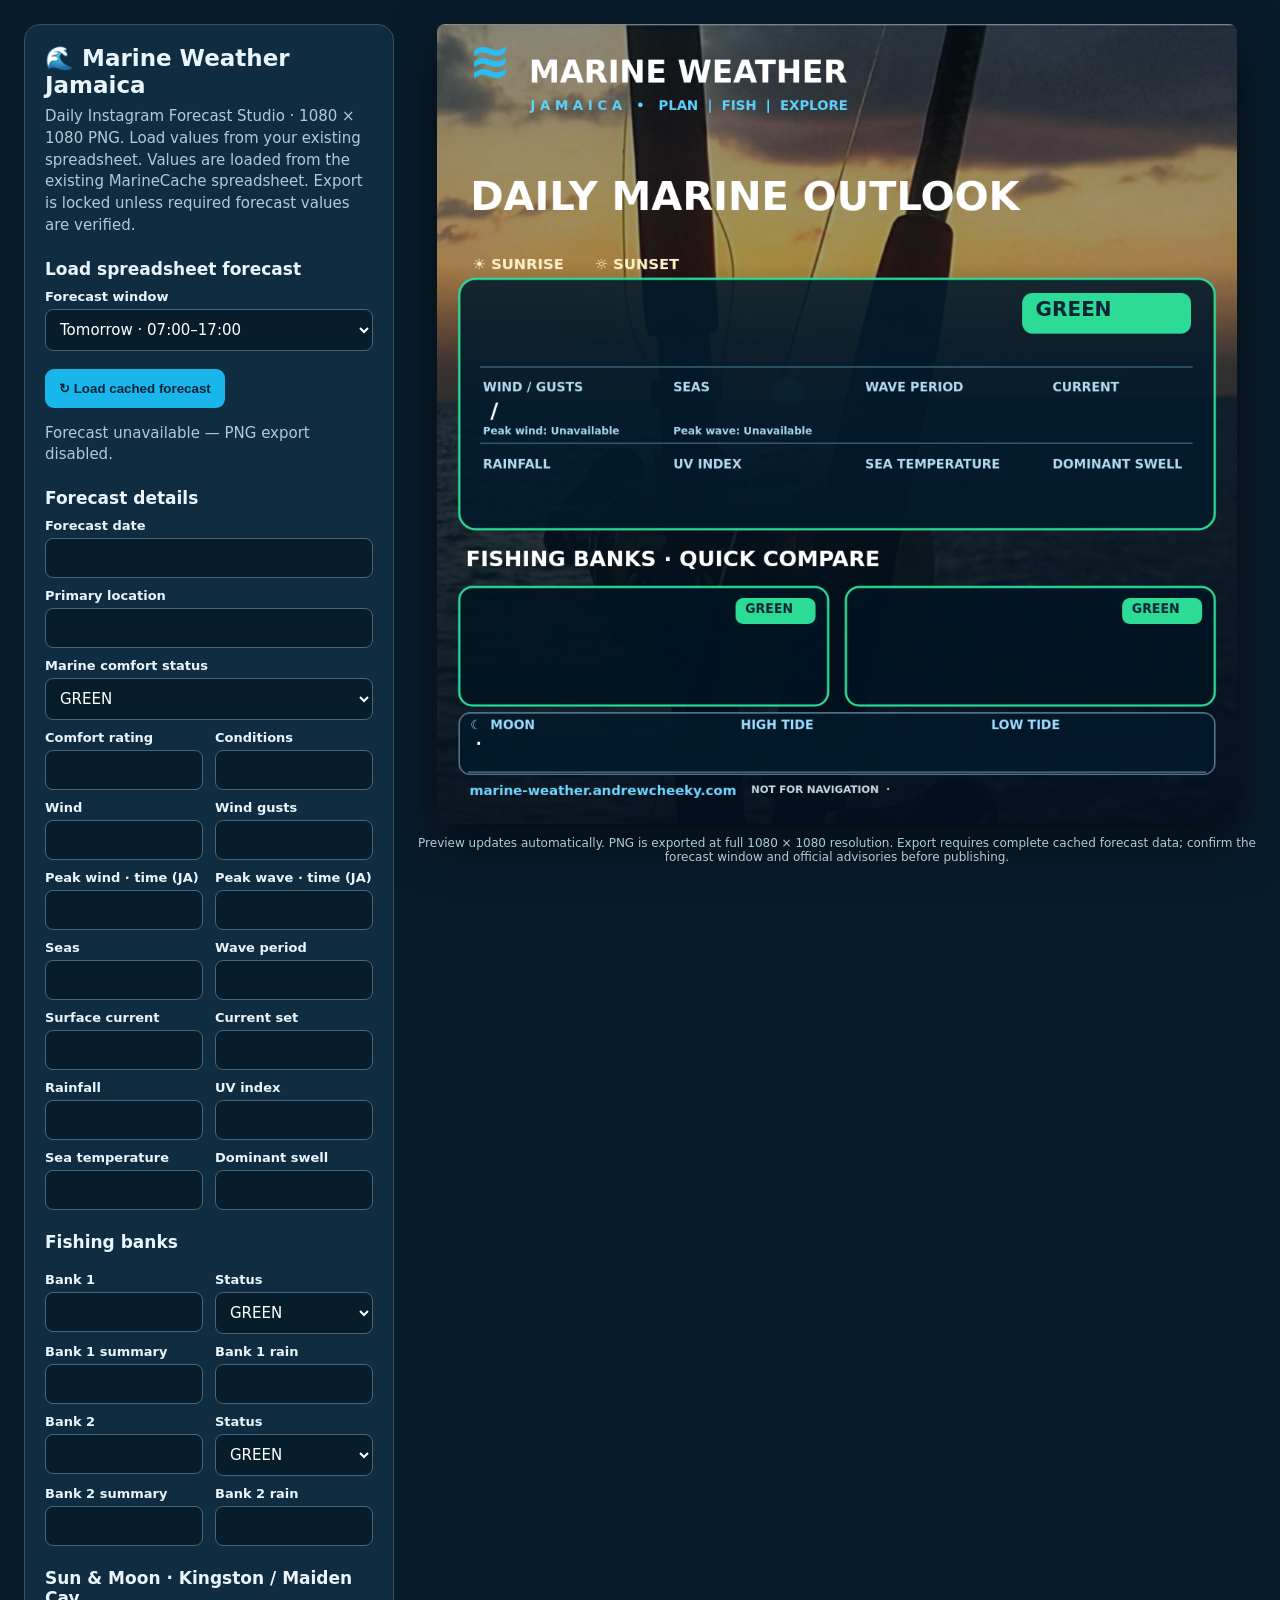
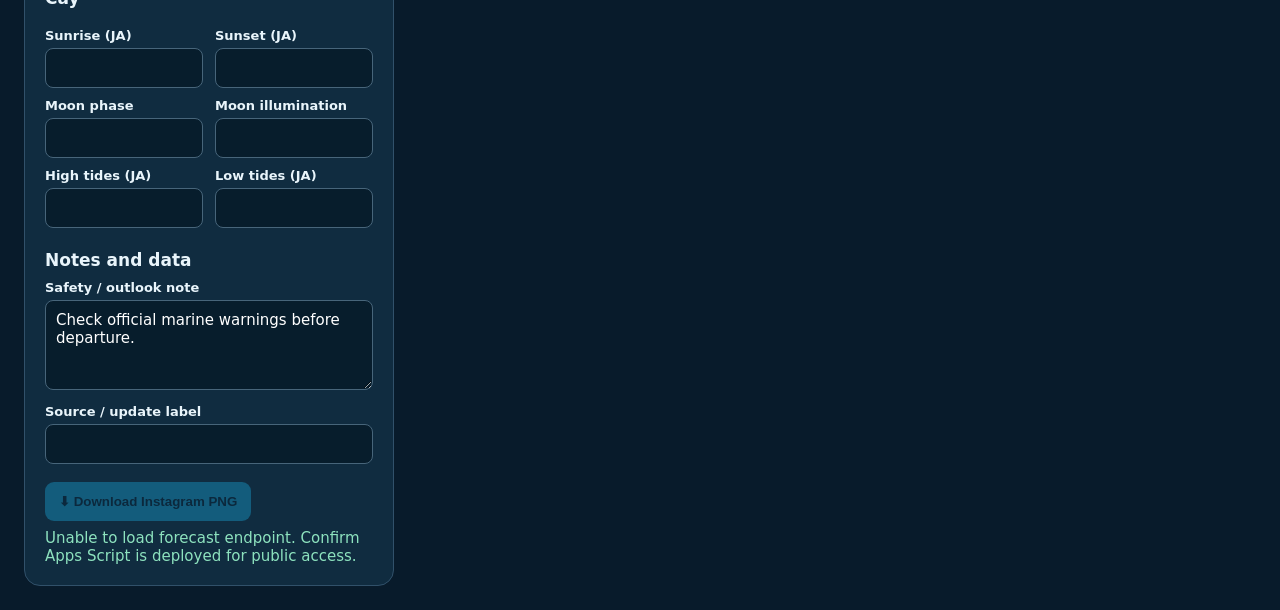
==== commit 475ec377: "Add files via upload" ====
--- a/instagram/index.html
+++ b/instagram/index.html
@@ -1,14 +1,57 @@
 <!doctype html><html lang="en"><head><meta charset="utf-8"><meta name="viewport" content="width=device-width,initial-scale=1"><title>Marine Weather Jamaica · Instagram Studio</title><style>
 :root{color-scheme:dark}*{box-sizing:border-box}body{margin:0;background:#081b2b;color:#e9f5fb;font:15px system-ui,Segoe UI,sans-serif}.layout{display:grid;grid-template-columns:minmax(290px,370px) minmax(320px,1fr);gap:24px;max-width:1500px;margin:auto;padding:24px}.panel{background:#102c40;border:1px solid #31516a;border-radius:16px;padding:20px}h1{font-size:23px;margin:0 0 8px}h2{font-size:17px;margin:22px 0 10px}.hint{color:#b0cad8;line-height:1.45}label{display:block;margin:10px 0 5px;font-weight:600;font-size:13px}input,select,textarea{width:100%;padding:10px;background:#071d2c;color:white;border:1px solid #47657a;border-radius:8px;font:inherit}textarea{min-height:90px;resize:vertical}button{cursor:pointer;border:0;border-radius:9px;padding:12px 14px;background:#19b6eb;color:#042338;font-weight:750}button:disabled{opacity:.35;cursor:not-allowed}button.secondary{background:#244c66;color:#e7f6fc}.actions{display:flex;flex-wrap:wrap;gap:9px;margin-top:18px}.grid{display:grid;grid-template-columns:1fr 1fr;gap:0 12px}.preview{position:sticky;top:24px;align-self:start;text-align:center}canvas{display:block;width:100%;max-width:800px;aspect-ratio:1;background:#112c40;border-radius:8px;box-shadow:0 20px 50px #0008;margin:0 auto}.small{font-size:12px;color:#b0cad8;margin-top:12px}.status{min-height:22px;color:#8de2be;margin-top:8px}@media(max-width:850px){.layout{grid-template-columns:1fr}.preview{position:static;order:-1}.panel{padding:16px}}</style></head><body><div class="layout"><section class="panel"><h1>🌊 Marine Weather Jamaica</h1><div class="hint">Daily Instagram Forecast Studio · 1080 × 1080 PNG. Load values from your existing spreadsheet. Values are loaded from the existing MarineCache spreadsheet. Export is locked unless required forecast values are verified.</div>
-<h2>Load spreadsheet forecast</h2><label for="forecastDay">Forecast window</label><select id="forecastDay"><option value="tomorrow">Tomorrow · 07:00–17:00</option><option value="today">Today · 07:00–17:00</option></select><div class="actions"><button id="loadForecast">↻ Load cached forecast</button></div><p id="dataFreshness" class="hint">Awaiting forecast data.</p><h2>Forecast details</h2><label for="date">Forecast date</label><input id="date" value=""><label for="location">Primary location</label><input id="location" value=""><label for="status">Marine comfort status</label><select id="status"><option>GREEN</option><option>AMBER</option><option>RED</option></select><div class="grid"><div><label for="comfort">Comfort rating</label><input id="comfort" value=""></div><div><label for="condition">Conditions</label><input id="condition" value=""></div><div><label for="wind">Wind</label><input id="wind" value=""></div><div><label for="gust">Wind gusts</label><input id="gust" value=""></div><div><label for="seas">Seas</label><input id="seas" value=""></div><div><label for="period">Wave period</label><input id="period" value=""></div><div><label for="current">Surface current</label><input id="current" value=""></div><div><label for="currentDir">Current set</label><input id="currentDir" value=""></div><div><label for="rain">Rainfall</label><input id="rain" value=""></div><div><label for="uv">UV index</label><input id="uv" value=""></div><div><label for="sst">Sea temperature</label><input id="sst" value=""></div><div><label for="swell">Dominant swell</label><input id="swell" value=""></div></div>
+<h2>Load spreadsheet forecast</h2><label for="forecastDay">Forecast window</label><select id="forecastDay"><option value="tomorrow">Tomorrow · 07:00–17:00</option><option value="today">Today · 07:00–17:00</option></select><div class="actions"><button id="loadForecast">↻ Load cached forecast</button></div><p id="dataFreshness" class="hint">Awaiting forecast data.</p><h2>Forecast details</h2><label for="date">Forecast date</label><input id="date" value=""><label for="location">Primary location</label><input id="location" value=""><label for="status">Marine comfort status</label><select id="status"><option>GREEN</option><option>AMBER</option><option>RED</option></select><div class="grid"><div><label for="comfort">Comfort rating</label><input id="comfort" value=""></div><div><label for="condition">Conditions</label><input id="condition" value=""></div><div><label for="wind">Wind</label><input id="wind" value=""></div><div><label for="gust">Wind gusts</label><input id="gust" value=""></div><div><label for="peakWind">Peak wind · time (JA)</label><input id="peakWind" value=""></div><div><label for="peakWave">Peak wave · time (JA)</label><input id="peakWave" value=""></div><div><label for="seas">Seas</label><input id="seas" value=""></div><div><label for="period">Wave period</label><input id="period" value=""></div><div><label for="current">Surface current</label><input id="current" value=""></div><div><label for="currentDir">Current set</label><input id="currentDir" value=""></div><div><label for="rain">Rainfall</label><input id="rain" value=""></div><div><label for="uv">UV index</label><input id="uv" value=""></div><div><label for="sst">Sea temperature</label><input id="sst" value=""></div><div><label for="swell">Dominant swell</label><input id="swell" value=""></div></div>
 <h2>Fishing banks</h2><div class="grid"><div><label for="bank1">Bank 1</label><input id="bank1" value=""></div><div><label for="bank1status">Status</label><select id="bank1status"><option>GREEN</option><option>AMBER</option><option>RED</option></select></div><div><label for="bank1detail">Bank 1 summary</label><input id="bank1detail" value=""></div><div><label for="bank1rain">Bank 1 rain</label><input id="bank1rain" value=""></div><div><label for="bank2">Bank 2</label><input id="bank2" value=""></div><div><label for="bank2status">Status</label><select id="bank2status"><option>GREEN</option><option>AMBER</option><option>RED</option></select></div><div><label for="bank2detail">Bank 2 summary</label><input id="bank2detail" value=""></div><div><label for="bank2rain">Bank 2 rain</label><input id="bank2rain" value=""></div></div>
 <h2>Sun & Moon · Kingston / Maiden Cay</h2><div class="grid"><div><label for="sunrise">Sunrise (JA)</label><input id="sunrise" value=""></div><div><label for="sunset">Sunset (JA)</label><input id="sunset" value=""></div></div><div class="grid"><div><label for="moonPhase">Moon phase</label><input id="moonPhase" value=""></div><div><label for="moonIllum">Moon illumination</label><input id="moonIllum" value=""></div><div><label for="highTides">High tides (JA)</label><input id="highTides" value=""></div><div><label for="lowTides">Low tides (JA)</label><input id="lowTides" value=""></div></div><h2>Notes and data</h2><label for="note">Safety / outlook note</label><textarea id="note">Check official marine warnings before departure.</textarea><label for="source">Source / update label</label><input id="source" value=""><div class="actions"><button id="export" disabled title="Load verified forecast first">⬇ Download Instagram PNG</button></div><div id="message" class="status" role="status"></div></section><section class="preview"><canvas id="art" width="1080" height="1080" aria-label="Instagram marine forecast preview"></canvas><p class="small">Preview updates automatically. PNG is exported at full 1080 × 1080 resolution. Export requires complete cached forecast data; confirm the forecast window and official advisories before publishing.</p></section></div><script>
-'use strict';const canvas=document.getElementById('art'),ctx=canvas.getContext('2d');const fields=['date','location','status','comfort','condition','wind','gust','seas','period','current','currentDir','rain','uv','sst','swell','bank1','bank1status','bank1detail','bank1rain','bank2','bank2status','bank2detail','bank2rain','sunrise','sunset','moonPhase','moonIllum','highTides','lowTides','note','source'];const values=()=>Object.fromEntries(fields.map(k=>[k,document.getElementById(k).value]));const bg=new Image();bg.onload=render;bg.onerror=()=>{document.getElementById('message').textContent='Background image missing: keep sunset-background.jpg beside index.html';render()};bg.src='sunset-background.jpg';const colors={GREEN:'#2cdb96',AMBER:'#ffc34e',YELLOW:'#ffc34e',RED:'#ff5b61'};function rr(x,y,w,h,r,fill,stroke,lw=2){ctx.beginPath();ctx.roundRect(x,y,w,h,r);if(fill){ctx.fillStyle=fill;ctx.fill()}if(stroke){ctx.strokeStyle=stroke;ctx.lineWidth=lw;ctx.stroke()}}function txt(s,x,y,size=22,color='#fff',weight=500,maxWidth){ctx.fillStyle=color;ctx.font=`${weight} ${size}px system-ui,Segoe UI,sans-serif`;ctx.textBaseline='top';ctx.fillText(String(s),x,y,maxWidth)}function lines(s,x,y,maxW,size=19,lh=27,color='#fff',weight=500,maxLines=3){ctx.font=`${weight} ${size}px system-ui,sans-serif`;let words=String(s).split(/\s+/),line='',rows=[];for(let word of words){let test=line?line+' '+word:word;if(ctx.measureText(test).width>maxW&&line){rows.push(line);line=word}else line=test}if(line)rows.push(line);rows.slice(0,maxLines).forEach((v,i)=>txt(v,x,y+i*lh,size,color,weight,maxW))}function chip(label,x,y,w,c){rr(x,y,w,55,14,c);txt(label,x+18,y+10,27,'#092434',800,w-36)}function metric(label,value,x,y,w){txt(label,x,y,17,'#b2d9ed',600,w);txt(value,x,y+27,29,'#fff',800,w)}function render(){let d=values();ctx.clearRect(0,0,1080,1080);if(bg.complete&&bg.naturalWidth){let scale=Math.max(1080/bg.width,1080/bg.height),w=bg.width*scale,h=bg.height*scale;ctx.drawImage(bg,(1080-w)/2,(1080-h)/2,w,h)}else{ctx.fillStyle='#123950';ctx.fillRect(0,0,1080,1080)}let shade=ctx.createLinearGradient(0,0,0,1080);shade.addColorStop(0,'rgba(3,20,33,.45)');shade.addColorStop(.30,'rgba(3,20,33,.35)');shade.addColorStop(.43,'rgba(3,20,33,.72)');shade.addColorStop(1,'rgba(2,15,30,.95)');ctx.fillStyle=shade;ctx.fillRect(0,0,1080,1080);
+'use strict';const canvas=document.getElementById('art'),ctx=canvas.getContext('2d');const fields=['date','location','status','comfort','condition','wind','gust','peakWind','peakWave','seas','period','current','currentDir','rain','uv','sst','swell','bank1','bank1status','bank1detail','bank1rain','bank2','bank2status','bank2detail','bank2rain','sunrise','sunset','moonPhase','moonIllum','highTides','lowTides','note','source'];const values=()=>Object.fromEntries(fields.map(k=>[k,document.getElementById(k).value]));const bg=new Image();bg.onload=render;bg.onerror=()=>{document.getElementById('message').textContent='Background image missing: keep sunset-background.jpg beside index.html';render()};bg.src='sunset-background.jpg';const colors={GREEN:'#2cdb96',AMBER:'#ffc34e',YELLOW:'#ffc34e',RED:'#ff5b61'};function rr(x,y,w,h,r,fill,stroke,lw=2){ctx.beginPath();ctx.roundRect(x,y,w,h,r);if(fill){ctx.fillStyle=fill;ctx.fill()}if(stroke){ctx.strokeStyle=stroke;ctx.lineWidth=lw;ctx.stroke()}}function txt(s,x,y,size=22,color='#fff',weight=500,maxWidth){ctx.fillStyle=color;ctx.font=`${weight} ${size}px system-ui,Segoe UI,sans-serif`;ctx.textBaseline='top';ctx.fillText(String(s),x,y,maxWidth)}function lines(s,x,y,maxW,size=19,lh=27,color='#fff',weight=500,maxLines=3){ctx.font=`${weight} ${size}px system-ui,sans-serif`;let words=String(s).split(/\s+/),line='',rows=[];for(let word of words){let test=line?line+' '+word:word;if(ctx.measureText(test).width>maxW&&line){rows.push(line);line=word}else line=test}if(line)rows.push(line);rows.slice(0,maxLines).forEach((v,i)=>txt(v,x,y+i*lh,size,color,weight,maxW))}function chip(label,x,y,w,c){rr(x,y,w,55,14,c);txt(label,x+18,y+10,27,'#092434',800,w-36)}function metric(label,value,x,y,w){txt(label,x,y,17,'#b2d9ed',600,w);txt(value,x,y+27,29,'#fff',800,w)}function render(){let d=values();ctx.clearRect(0,0,1080,1080);if(bg.complete&&bg.naturalWidth){let scale=Math.max(1080/bg.width,1080/bg.height),w=bg.width*scale,h=bg.height*scale;ctx.drawImage(bg,(1080-w)/2,(1080-h)/2,w,h)}else{ctx.fillStyle='#123950';ctx.fillRect(0,0,1080,1080)}let shade=ctx.createLinearGradient(0,0,0,1080);shade.addColorStop(0,'rgba(3,20,33,.45)');shade.addColorStop(.30,'rgba(3,20,33,.35)');shade.addColorStop(.43,'rgba(3,20,33,.72)');shade.addColorStop(1,'rgba(2,15,30,.95)');ctx.fillStyle=shade;ctx.fillRect(0,0,1080,1080);
 txt('≋',43,21,68,'#29bdf1',900);txt('MARINE WEATHER',124,47,42,'#fff',850);txt('J A M A I C A   •   PLAN  |  FISH  |  EXPLORE',126,102,18,'#5ed2fa',750);txt('DAILY MARINE OUTLOOK',45,210,54,'#fff',900);txt(d.date,48,277,27,'#f4e8cb',650,900);txt('☀ SUNRISE  '+d.sunrise+'    ☼ SUNSET  '+d.sunset,48,316,20,'#fff0c5',750,950);
-rr(30,344,1020,338,22,'rgba(2,26,44,.86)',colors[d.status]||colors.AMBER,3);txt(d.location,58,364,37,'#fff',800,680);chip(d.status+'  '+d.comfort,790,363,228,colors[d.status]||colors.AMBER);txt(d.condition,60,418,22,'#d1eafa',600);ctx.strokeStyle='#33586b';ctx.lineWidth=2;ctx.beginPath();ctx.moveTo(58,463);ctx.lineTo(1020,463);ctx.stroke();let mx=[62,319,578,831];metric('WIND / GUSTS',d.wind+' / '+d.gust,mx[0],483,235);metric('SEAS',d.seas,mx[1],483,225);metric('WAVE PERIOD',d.period,mx[2],483,230);metric('CURRENT',d.current+' '+d.currentDir,mx[3],483,195);ctx.beginPath();ctx.moveTo(58,566);ctx.lineTo(1020,566);ctx.stroke();metric('RAINFALL',d.rain,62,587,225);metric('UV INDEX',d.uv,319,587,230);metric('SEA TEMPERATURE',d.sst,578,587,235);metric('DOMINANT SWELL',d.swell,831,587,195);
+rr(30,344,1020,338,22,'rgba(2,26,44,.86)',colors[d.status]||colors.AMBER,3);txt(d.location,58,364,37,'#fff',800,680);chip(d.status+'  '+d.comfort,790,363,228,colors[d.status]||colors.AMBER);txt(d.condition,60,418,22,'#d1eafa',600);ctx.strokeStyle='#33586b';ctx.lineWidth=2;ctx.beginPath();ctx.moveTo(58,463);ctx.lineTo(1020,463);ctx.stroke();let mx=[62,319,578,831];metric('WIND / GUSTS',d.wind+' / '+d.gust,mx[0],483,235);txt('Peak wind: '+(d.peakWind||'Unavailable'),mx[0],543,14,'#a6d8ee',650,235);metric('SEAS',d.seas,mx[1],483,225);txt('Peak wave: '+(d.peakWave||'Unavailable'),mx[1],543,14,'#a6d8ee',650,230);metric('WAVE PERIOD',d.period,mx[2],483,230);metric('CURRENT',d.current+' '+d.currentDir,mx[3],483,195);ctx.beginPath();ctx.moveTo(58,566);ctx.lineTo(1020,566);ctx.stroke();metric('RAINFALL',d.rain,62,587,225);metric('UV INDEX',d.uv,319,587,230);metric('SEA TEMPERATURE',d.sst,578,587,235);metric('DOMINANT SWELL',d.swell,831,587,195);
 txt('FISHING BANKS · QUICK COMPARE',39,710,29,'#fff',850);function bank(x,name,status,detail,rain){let color=colors[status]||colors.AMBER;rr(x,760,498,160,18,'rgba(2,20,35,.9)',color,3);txt(name,x+17,776,23,'#fff',800,340);rr(x+373,775,108,35,10,color);txt(status,x+386,782,17,'#082536',850,90);txt(detail,x+17,830,23,'#d4edfb',650,465);txt(rain,x+17,867,19,'#d4edfb',550,465)}bank(30,d.bank1,d.bank1status,d.bank1detail,d.bank1rain);bank(552,d.bank2,d.bank2status,d.bank2detail,d.bank2rain);
 rr(30,930,1020,83,15,'rgba(2,26,44,.88)','#54788b',2);txt('☾  MOON',45,939,17,'#9cdaff',750);txt(d.moonPhase+' · '+d.moonIllum,45,962,21,'#fff',750,330);txt('HIGH TIDE',410,939,17,'#9cdaff',750);txt(d.highTides,410,962,20,'#fff',700,305);txt('LOW TIDE',748,939,17,'#9cdaff',750);txt(d.lowTides,748,962,20,'#fff',700,275);ctx.strokeStyle='#3d6576';ctx.beginPath();ctx.moveTo(42,1010);ctx.lineTo(1038,1010);ctx.stroke();txt('marine-weather.andrewcheeky.com',44,1027,18,'#6dd5ff',750);txt('NOT FOR NAVIGATION  ·  '+d.source,424,1027,14,'#c3d8e4',550,610)}fields.forEach(k=>document.getElementById(k).addEventListener('input',()=>{document.getElementById('export').disabled=true;document.getElementById('message').textContent='Forecast edited. Reload cached forecast before export.';render()}));document.getElementById('export').onclick=()=>{render();canvas.toBlob(blob=>{if(!blob){document.getElementById('message').textContent='PNG export failed';return}const a=document.createElement('a');const u=URL.createObjectURL(blob);a.href=u;a.download='marine-weather-jamaica-'+new Date().toISOString().slice(0,10)+'.png';a.click();setTimeout(()=>URL.revokeObjectURL(u),2000);document.getElementById('message').textContent='PNG exported successfully.'},'image/png')};render();
 const FORECAST_ENDPOINT = 'https://script.google.com/macros/s/AKfycbztZnfDMWf24GzQD8dSxQg6HomHdjxCJzdymnmUEs8i4orfSlWkBF4taxenqpLCtCI/exec';
+
+// Local NOAA Solar Calculator-style fallback for deployments that omit solar fields.
+// Forecast date, Kingston/Maiden Cay coordinates, standard 90.833-degree zenith.
+function marineSolarTimes(dayIso, lat=17.9085229, lon=-76.8103697) {
+  const midnight=Date.parse(dayIso+'T00:00:00Z');
+  if(!Number.isFinite(midnight)) return {sunrise:'Unavailable',sunset:'Unavailable'};
+  const DEG=Math.PI/180, jd=midnight/86400000+2440587.5;
+  const norm=x=>((x%360)+360)%360;
+  function position(t){
+    const L=norm(280.46646+t*(36000.76983+0.0003032*t));
+    const M=norm(357.52911+t*(35999.05029-0.0001537*t));
+    const e=0.016708634-t*(0.000042037+0.0000001267*t);
+    const C=(1.914602-t*(0.004817+0.000014*t))*Math.sin(M*DEG)
+      +(0.019993-0.000101*t)*Math.sin(2*M*DEG)+0.000289*Math.sin(3*M*DEG);
+    const omega=125.04-1934.136*t;
+    const lambda=L+C-0.00569-0.00478*Math.sin(omega*DEG);
+    const epsilon0=23+(26+(21.448-t*(46.815+t*(0.00059-t*0.001813)))/60)/60;
+    const epsilon=epsilon0+0.00256*Math.cos(omega*DEG);
+    const decl=Math.asin(Math.sin(epsilon*DEG)*Math.sin(lambda*DEG));
+    const y=Math.tan(epsilon*DEG/2)**2;
+    const eq=4/DEG*(y*Math.sin(2*L*DEG)-2*e*Math.sin(M*DEG)
+      +4*e*y*Math.sin(M*DEG)*Math.cos(2*L*DEG)
+      -0.5*y*y*Math.sin(4*L*DEG)-1.25*e*e*Math.sin(2*M*DEG));
+    return {decl,eq};
+  }
+  function event(rise){
+    let minutes=rise?660:1320;
+    for(let i=0;i<8;i++){
+      const {decl,eq}=position((jd+minutes/1440-2451545)/36525);
+      const cosH=(Math.cos(90.833*DEG)-Math.sin(lat*DEG)*Math.sin(decl))
+        /(Math.cos(lat*DEG)*Math.cos(decl));
+      if(cosH < -1 || cosH > 1) return 'Unavailable';
+      const H=Math.acos(Math.max(-1,Math.min(1,cosH)))/DEG;
+      const next=720-4*(lon+(rise?H:-H))-eq;
+      if(Math.abs(next-minutes)<0.0001){minutes=next;break;}
+      minutes=next;
+    }
+    return new Intl.DateTimeFormat('en-US',{timeZone:'America/Jamaica',hour:'numeric',minute:'2-digit',hour12:true})
+      .format(new Date(midnight+Math.round(minutes)*60000));
+  }
+  return {sunrise:event(true),sunset:event(false)};
+}
+
 let loadSerial = 0;
 function loadCachedForecast(){
   const serial=++loadSerial;
@@ -27,6 +70,13 @@
     if(!payload||!payload.ok){message.textContent=payload?.message||'Forecast data unavailable';freshness.textContent='PNG export disabled.';return;}
     const d=payload.poster||{};
     for(const k of fields){if(Object.prototype.hasOwnProperty.call(d,k)){const el=document.getElementById(k);el.value=String(d[k]??'');}}
+    // The forecast endpoint may still be running an older deployed Apps Script.
+    // Calculate missing solar fields locally so both PNGs always show times.
+    const solar=marineSolarTimes(payload.day);
+    for(const key of ['sunrise','sunset']){
+      const raw=String(d[key]??'').trim();
+      if(!raw || raw==='—' || raw==='Unavailable') document.getElementById(key).value=solar[key];
+    }
     const missing=Array.isArray(payload.missing)?payload.missing:[];
     const stale=payload.stale===true;
     const safe=missing.length===0&&!stale&&payload.ready===true;window.__marinePosterReady=safe;window.__marinePosterDay=payload.day;
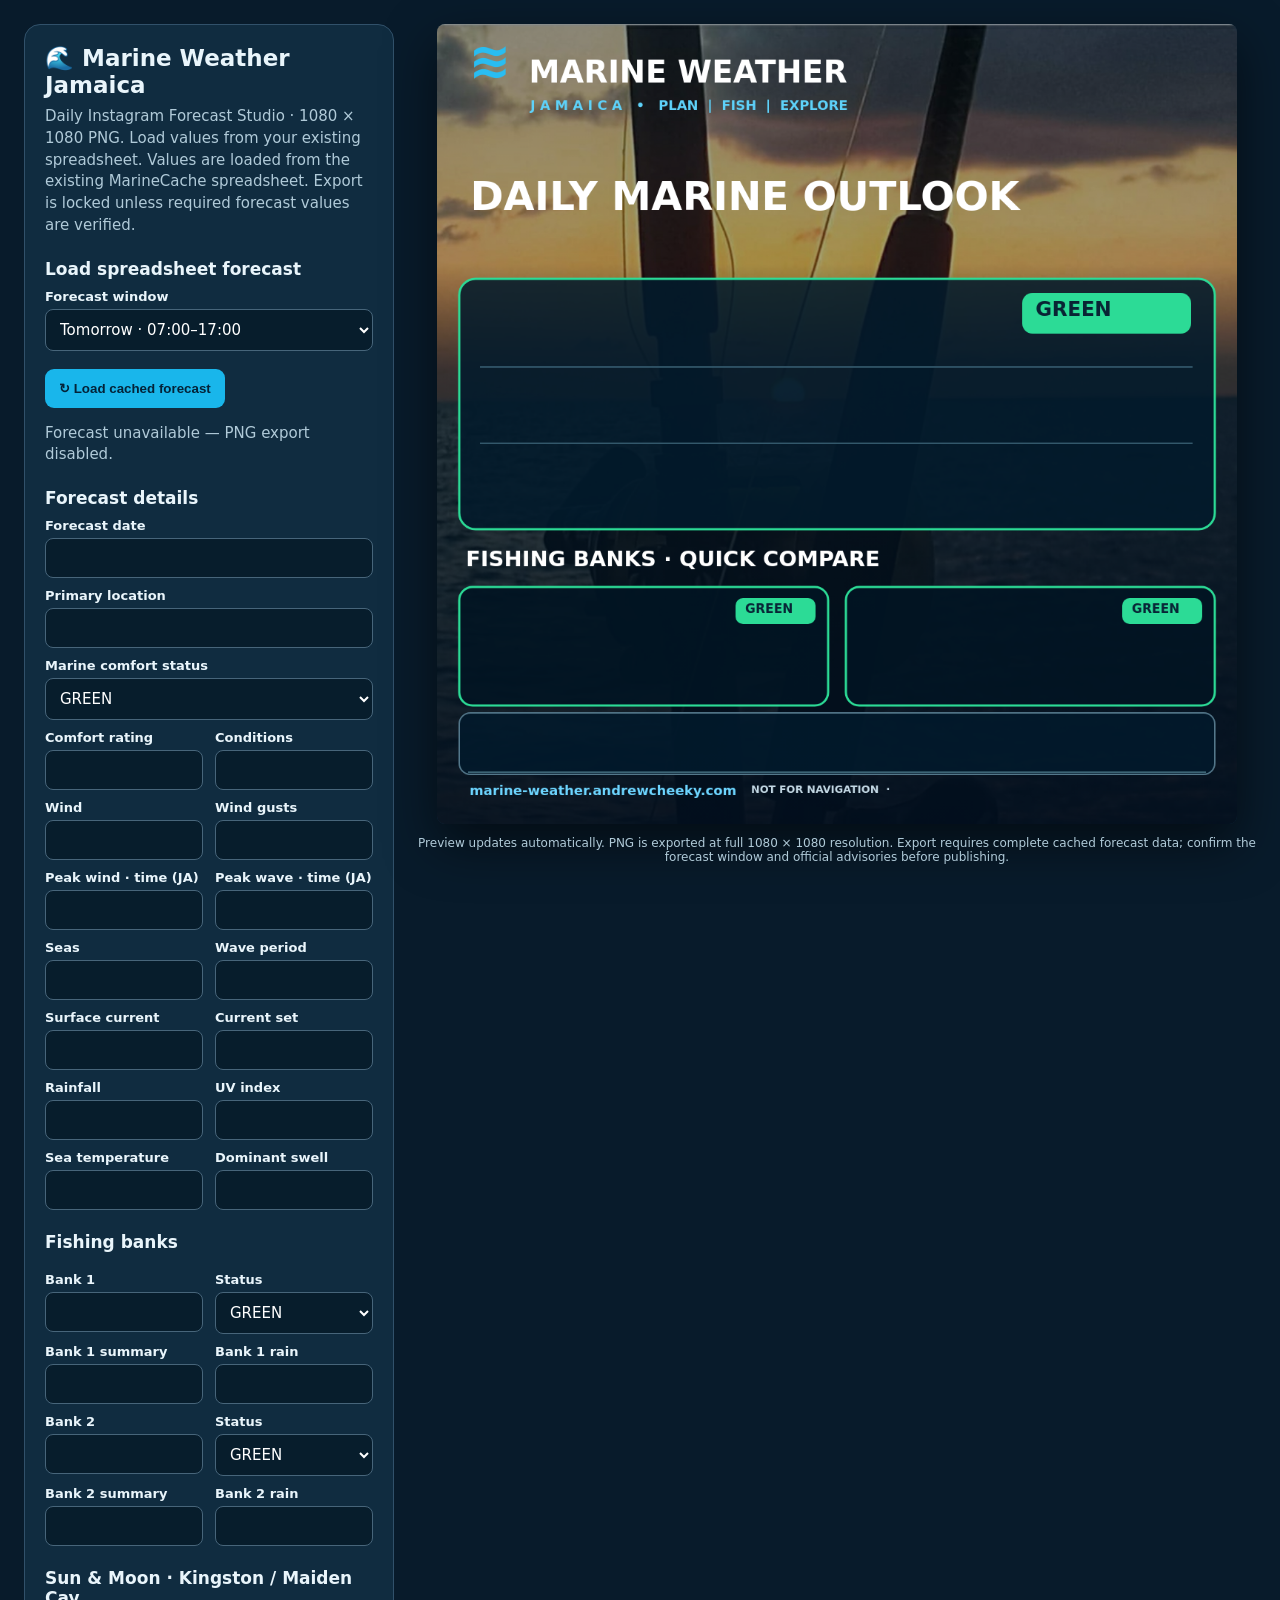
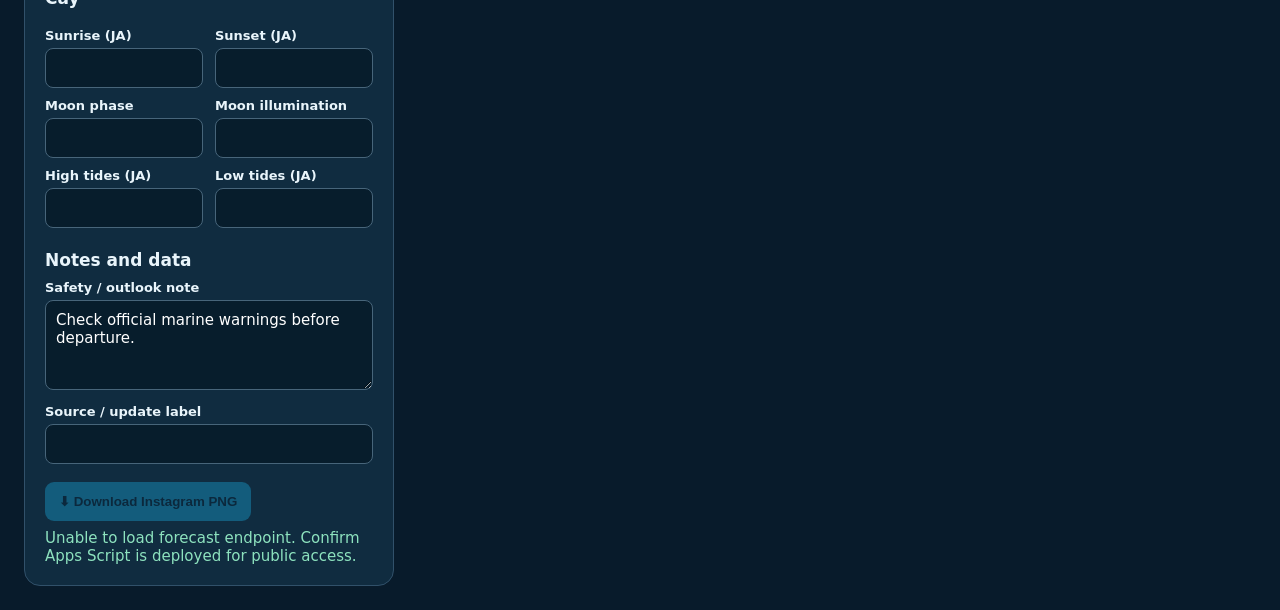
==== commit f5196dc1: "Add files via upload" ====
--- a/instagram/index.html
+++ b/instagram/index.html
@@ -3,12 +3,12 @@
 <h2>Load spreadsheet forecast</h2><label for="forecastDay">Forecast window</label><select id="forecastDay"><option value="tomorrow">Tomorrow · 07:00–17:00</option><option value="today">Today · 07:00–17:00</option></select><div class="actions"><button id="loadForecast">↻ Load cached forecast</button></div><p id="dataFreshness" class="hint">Awaiting forecast data.</p><h2>Forecast details</h2><label for="date">Forecast date</label><input id="date" value=""><label for="location">Primary location</label><input id="location" value=""><label for="status">Marine comfort status</label><select id="status"><option>GREEN</option><option>AMBER</option><option>RED</option></select><div class="grid"><div><label for="comfort">Comfort rating</label><input id="comfort" value=""></div><div><label for="condition">Conditions</label><input id="condition" value=""></div><div><label for="wind">Wind</label><input id="wind" value=""></div><div><label for="gust">Wind gusts</label><input id="gust" value=""></div><div><label for="peakWind">Peak wind · time (JA)</label><input id="peakWind" value=""></div><div><label for="peakWave">Peak wave · time (JA)</label><input id="peakWave" value=""></div><div><label for="seas">Seas</label><input id="seas" value=""></div><div><label for="period">Wave period</label><input id="period" value=""></div><div><label for="current">Surface current</label><input id="current" value=""></div><div><label for="currentDir">Current set</label><input id="currentDir" value=""></div><div><label for="rain">Rainfall</label><input id="rain" value=""></div><div><label for="uv">UV index</label><input id="uv" value=""></div><div><label for="sst">Sea temperature</label><input id="sst" value=""></div><div><label for="swell">Dominant swell</label><input id="swell" value=""></div></div>
 <h2>Fishing banks</h2><div class="grid"><div><label for="bank1">Bank 1</label><input id="bank1" value=""></div><div><label for="bank1status">Status</label><select id="bank1status"><option>GREEN</option><option>AMBER</option><option>RED</option></select></div><div><label for="bank1detail">Bank 1 summary</label><input id="bank1detail" value=""></div><div><label for="bank1rain">Bank 1 rain</label><input id="bank1rain" value=""></div><div><label for="bank2">Bank 2</label><input id="bank2" value=""></div><div><label for="bank2status">Status</label><select id="bank2status"><option>GREEN</option><option>AMBER</option><option>RED</option></select></div><div><label for="bank2detail">Bank 2 summary</label><input id="bank2detail" value=""></div><div><label for="bank2rain">Bank 2 rain</label><input id="bank2rain" value=""></div></div>
 <h2>Sun & Moon · Kingston / Maiden Cay</h2><div class="grid"><div><label for="sunrise">Sunrise (JA)</label><input id="sunrise" value=""></div><div><label for="sunset">Sunset (JA)</label><input id="sunset" value=""></div></div><div class="grid"><div><label for="moonPhase">Moon phase</label><input id="moonPhase" value=""></div><div><label for="moonIllum">Moon illumination</label><input id="moonIllum" value=""></div><div><label for="highTides">High tides (JA)</label><input id="highTides" value=""></div><div><label for="lowTides">Low tides (JA)</label><input id="lowTides" value=""></div></div><h2>Notes and data</h2><label for="note">Safety / outlook note</label><textarea id="note">Check official marine warnings before departure.</textarea><label for="source">Source / update label</label><input id="source" value=""><div class="actions"><button id="export" disabled title="Load verified forecast first">⬇ Download Instagram PNG</button></div><div id="message" class="status" role="status"></div></section><section class="preview"><canvas id="art" width="1080" height="1080" aria-label="Instagram marine forecast preview"></canvas><p class="small">Preview updates automatically. PNG is exported at full 1080 × 1080 resolution. Export requires complete cached forecast data; confirm the forecast window and official advisories before publishing.</p></section></div><script>
-'use strict';const canvas=document.getElementById('art'),ctx=canvas.getContext('2d');const fields=['date','location','status','comfort','condition','wind','gust','peakWind','peakWave','seas','period','current','currentDir','rain','uv','sst','swell','bank1','bank1status','bank1detail','bank1rain','bank2','bank2status','bank2detail','bank2rain','sunrise','sunset','moonPhase','moonIllum','highTides','lowTides','note','source'];const values=()=>Object.fromEntries(fields.map(k=>[k,document.getElementById(k).value]));const bg=new Image();bg.onload=render;bg.onerror=()=>{document.getElementById('message').textContent='Background image missing: keep sunset-background.jpg beside index.html';render()};bg.src='sunset-background.jpg';const colors={GREEN:'#2cdb96',AMBER:'#ffc34e',YELLOW:'#ffc34e',RED:'#ff5b61'};function rr(x,y,w,h,r,fill,stroke,lw=2){ctx.beginPath();ctx.roundRect(x,y,w,h,r);if(fill){ctx.fillStyle=fill;ctx.fill()}if(stroke){ctx.strokeStyle=stroke;ctx.lineWidth=lw;ctx.stroke()}}function txt(s,x,y,size=22,color='#fff',weight=500,maxWidth){ctx.fillStyle=color;ctx.font=`${weight} ${size}px system-ui,Segoe UI,sans-serif`;ctx.textBaseline='top';ctx.fillText(String(s),x,y,maxWidth)}function lines(s,x,y,maxW,size=19,lh=27,color='#fff',weight=500,maxLines=3){ctx.font=`${weight} ${size}px system-ui,sans-serif`;let words=String(s).split(/\s+/),line='',rows=[];for(let word of words){let test=line?line+' '+word:word;if(ctx.measureText(test).width>maxW&&line){rows.push(line);line=word}else line=test}if(line)rows.push(line);rows.slice(0,maxLines).forEach((v,i)=>txt(v,x,y+i*lh,size,color,weight,maxW))}function chip(label,x,y,w,c){rr(x,y,w,55,14,c);txt(label,x+18,y+10,27,'#092434',800,w-36)}function metric(label,value,x,y,w){txt(label,x,y,17,'#b2d9ed',600,w);txt(value,x,y+27,29,'#fff',800,w)}function render(){let d=values();ctx.clearRect(0,0,1080,1080);if(bg.complete&&bg.naturalWidth){let scale=Math.max(1080/bg.width,1080/bg.height),w=bg.width*scale,h=bg.height*scale;ctx.drawImage(bg,(1080-w)/2,(1080-h)/2,w,h)}else{ctx.fillStyle='#123950';ctx.fillRect(0,0,1080,1080)}let shade=ctx.createLinearGradient(0,0,0,1080);shade.addColorStop(0,'rgba(3,20,33,.45)');shade.addColorStop(.30,'rgba(3,20,33,.35)');shade.addColorStop(.43,'rgba(3,20,33,.72)');shade.addColorStop(1,'rgba(2,15,30,.95)');ctx.fillStyle=shade;ctx.fillRect(0,0,1080,1080);
-txt('≋',43,21,68,'#29bdf1',900);txt('MARINE WEATHER',124,47,42,'#fff',850);txt('J A M A I C A   •   PLAN  |  FISH  |  EXPLORE',126,102,18,'#5ed2fa',750);txt('DAILY MARINE OUTLOOK',45,210,54,'#fff',900);txt(d.date,48,277,27,'#f4e8cb',650,900);txt('☀ SUNRISE  '+d.sunrise+'    ☼ SUNSET  '+d.sunset,48,316,20,'#fff0c5',750,950);
-rr(30,344,1020,338,22,'rgba(2,26,44,.86)',colors[d.status]||colors.AMBER,3);txt(d.location,58,364,37,'#fff',800,680);chip(d.status+'  '+d.comfort,790,363,228,colors[d.status]||colors.AMBER);txt(d.condition,60,418,22,'#d1eafa',600);ctx.strokeStyle='#33586b';ctx.lineWidth=2;ctx.beginPath();ctx.moveTo(58,463);ctx.lineTo(1020,463);ctx.stroke();let mx=[62,319,578,831];metric('WIND / GUSTS',d.wind+' / '+d.gust,mx[0],483,235);txt('Peak wind: '+(d.peakWind||'Unavailable'),mx[0],543,14,'#a6d8ee',650,235);metric('SEAS',d.seas,mx[1],483,225);txt('Peak wave: '+(d.peakWave||'Unavailable'),mx[1],543,14,'#a6d8ee',650,230);metric('WAVE PERIOD',d.period,mx[2],483,230);metric('CURRENT',d.current+' '+d.currentDir,mx[3],483,195);ctx.beginPath();ctx.moveTo(58,566);ctx.lineTo(1020,566);ctx.stroke();metric('RAINFALL',d.rain,62,587,225);metric('UV INDEX',d.uv,319,587,230);metric('SEA TEMPERATURE',d.sst,578,587,235);metric('DOMINANT SWELL',d.swell,831,587,195);
+'use strict';const canvas=document.getElementById('art'),ctx=canvas.getContext('2d');const fields=['date','location','status','comfort','condition','wind','gust','peakWind','peakWave','seas','period','current','currentDir','rain','uv','sst','swell','bank1','bank1status','bank1detail','bank1rain','bank2','bank2status','bank2detail','bank2rain','sunrise','sunset','moonPhase','moonIllum','highTides','lowTides','note','source'];const values=()=>Object.fromEntries(fields.map(k=>[k,document.getElementById(k).value]));const bg=new Image();bg.onload=render;bg.onerror=()=>{document.getElementById('message').textContent='Background image missing: keep sunset-background.jpg beside index.html';render()};bg.src='sunset-background.jpg';const colors={GREEN:'#2cdb96',AMBER:'#ffc34e',YELLOW:'#ffc34e',RED:'#ff5b61'};function rr(x,y,w,h,r,fill,stroke,lw=2){ctx.beginPath();ctx.roundRect(x,y,w,h,r);if(fill){ctx.fillStyle=fill;ctx.fill()}if(stroke){ctx.strokeStyle=stroke;ctx.lineWidth=lw;ctx.stroke()}}function txt(s,x,y,size=22,color='#fff',weight=500,maxWidth){ctx.fillStyle=color;ctx.font=`${weight} ${size}px system-ui,Segoe UI,sans-serif`;ctx.textBaseline='top';ctx.fillText(String(s),x,y,maxWidth)}function lines(s,x,y,maxW,size=19,lh=27,color='#fff',weight=500,maxLines=3){ctx.font=`${weight} ${size}px system-ui,sans-serif`;let words=String(s).split(/\s+/),line='',rows=[];for(let word of words){let test=line?line+' '+word:word;if(ctx.measureText(test).width>maxW&&line){rows.push(line);line=word}else line=test}if(line)rows.push(line);rows.slice(0,maxLines).forEach((v,i)=>txt(v,x,y+i*lh,size,color,weight,maxW))}function chip(label,x,y,w,c){rr(x,y,w,55,14,c);txt(label,x+18,y+10,27,'#092434',800,w-36)}function present(v){const s=String(v??'').trim();return s&&!/^(unavailable|n\/a|undefined|null|—|-)$/i.test(s)}function metric(label,value,x,y,w){if(!present(value))return;txt(label,x,y,17,'#b2d9ed',600,w);txt(value,x,y+27,29,'#fff',800,w)}function render(){let d=values();ctx.clearRect(0,0,1080,1080);if(bg.complete&&bg.naturalWidth){let scale=Math.max(1080/bg.width,1080/bg.height),w=bg.width*scale,h=bg.height*scale;ctx.drawImage(bg,(1080-w)/2,(1080-h)/2,w,h)}else{ctx.fillStyle='#123950';ctx.fillRect(0,0,1080,1080)}let shade=ctx.createLinearGradient(0,0,0,1080);shade.addColorStop(0,'rgba(3,20,33,.45)');shade.addColorStop(.30,'rgba(3,20,33,.35)');shade.addColorStop(.43,'rgba(3,20,33,.72)');shade.addColorStop(1,'rgba(2,15,30,.95)');ctx.fillStyle=shade;ctx.fillRect(0,0,1080,1080);
+txt('≋',43,21,68,'#29bdf1',900);txt('MARINE WEATHER',124,47,42,'#fff',850);txt('J A M A I C A   •   PLAN  |  FISH  |  EXPLORE',126,102,18,'#5ed2fa',750);txt('DAILY MARINE OUTLOOK',45,210,54,'#fff',900);txt(d.date,48,277,27,'#f4e8cb',650,900);const sun=[present(d.sunrise)?'☀ SUNRISE  '+d.sunrise:'',present(d.sunset)?'☼ SUNSET  '+d.sunset:''].filter(Boolean).join('    ');if(sun)txt(sun,48,316,20,'#fff0c5',750,950);
+rr(30,344,1020,338,22,'rgba(2,26,44,.86)',colors[d.status]||colors.AMBER,3);txt(d.location,58,364,37,'#fff',800,680);chip(d.status+'  '+d.comfort,790,363,228,colors[d.status]||colors.AMBER);txt(d.condition,60,418,22,'#d1eafa',600);ctx.strokeStyle='#33586b';ctx.lineWidth=2;ctx.beginPath();ctx.moveTo(58,463);ctx.lineTo(1020,463);ctx.stroke();let mx=[62,319,578,831];metric('WIND / GUSTS',[d.wind,d.gust].filter(present).join(' / '),mx[0],483,235);if(present(d.peakWind))txt('Peak wind: '+d.peakWind,mx[0],543,14,'#a6d8ee',650,235);metric('SEAS',d.seas,mx[1],483,225);if(present(d.peakWave))txt('Peak wave: '+d.peakWave,mx[1],543,14,'#a6d8ee',650,230);metric('WAVE PERIOD',d.period,mx[2],483,230);metric('CURRENT',[d.current,d.currentDir].filter(present).join(' '),mx[3],483,195);ctx.beginPath();ctx.moveTo(58,566);ctx.lineTo(1020,566);ctx.stroke();metric('RAINFALL',d.rain,62,587,225);metric('UV INDEX',d.uv,319,587,230);metric('SEA TEMPERATURE',d.sst,578,587,235);metric('DOMINANT SWELL',d.swell,831,587,195);
 txt('FISHING BANKS · QUICK COMPARE',39,710,29,'#fff',850);function bank(x,name,status,detail,rain){let color=colors[status]||colors.AMBER;rr(x,760,498,160,18,'rgba(2,20,35,.9)',color,3);txt(name,x+17,776,23,'#fff',800,340);rr(x+373,775,108,35,10,color);txt(status,x+386,782,17,'#082536',850,90);txt(detail,x+17,830,23,'#d4edfb',650,465);txt(rain,x+17,867,19,'#d4edfb',550,465)}bank(30,d.bank1,d.bank1status,d.bank1detail,d.bank1rain);bank(552,d.bank2,d.bank2status,d.bank2detail,d.bank2rain);
-rr(30,930,1020,83,15,'rgba(2,26,44,.88)','#54788b',2);txt('☾  MOON',45,939,17,'#9cdaff',750);txt(d.moonPhase+' · '+d.moonIllum,45,962,21,'#fff',750,330);txt('HIGH TIDE',410,939,17,'#9cdaff',750);txt(d.highTides,410,962,20,'#fff',700,305);txt('LOW TIDE',748,939,17,'#9cdaff',750);txt(d.lowTides,748,962,20,'#fff',700,275);ctx.strokeStyle='#3d6576';ctx.beginPath();ctx.moveTo(42,1010);ctx.lineTo(1038,1010);ctx.stroke();txt('marine-weather.andrewcheeky.com',44,1027,18,'#6dd5ff',750);txt('NOT FOR NAVIGATION  ·  '+d.source,424,1027,14,'#c3d8e4',550,610)}fields.forEach(k=>document.getElementById(k).addEventListener('input',()=>{document.getElementById('export').disabled=true;document.getElementById('message').textContent='Forecast edited. Reload cached forecast before export.';render()}));document.getElementById('export').onclick=()=>{render();canvas.toBlob(blob=>{if(!blob){document.getElementById('message').textContent='PNG export failed';return}const a=document.createElement('a');const u=URL.createObjectURL(blob);a.href=u;a.download='marine-weather-jamaica-'+new Date().toISOString().slice(0,10)+'.png';a.click();setTimeout(()=>URL.revokeObjectURL(u),2000);document.getElementById('message').textContent='PNG exported successfully.'},'image/png')};render();
-const FORECAST_ENDPOINT = 'https://script.google.com/macros/s/AKfycbztZnfDMWf24GzQD8dSxQg6HomHdjxCJzdymnmUEs8i4orfSlWkBF4taxenqpLCtCI/exec';
+rr(30,930,1020,83,15,'rgba(2,26,44,.88)','#54788b',2);if(present(d.moonPhase)||present(d.moonIllum)){txt('☾  MOON',45,939,17,'#9cdaff',750);txt([d.moonPhase,d.moonIllum].filter(present).join(' · '),45,962,21,'#fff',750,330)}if(present(d.highTides)){txt('HIGH TIDE',410,939,17,'#9cdaff',750);txt(d.highTides,410,962,20,'#fff',700,305)}if(present(d.lowTides)){txt('LOW TIDE',748,939,17,'#9cdaff',750);txt(d.lowTides,748,962,20,'#fff',700,275)}ctx.strokeStyle='#3d6576';ctx.beginPath();ctx.moveTo(42,1010);ctx.lineTo(1038,1010);ctx.stroke();txt('marine-weather.andrewcheeky.com',44,1027,18,'#6dd5ff',750);txt('NOT FOR NAVIGATION  ·  '+d.source,424,1027,14,'#c3d8e4',550,610)}fields.forEach(k=>document.getElementById(k).addEventListener('input',()=>{document.getElementById('export').disabled=true;document.getElementById('message').textContent='Forecast edited. Reload cached forecast before export.';render()}));document.getElementById('export').onclick=()=>{render();canvas.toBlob(blob=>{if(!blob){document.getElementById('message').textContent='PNG export failed';return}const a=document.createElement('a');const u=URL.createObjectURL(blob);a.href=u;a.download='marine-weather-jamaica-'+new Date().toISOString().slice(0,10)+'.png';a.click();setTimeout(()=>URL.revokeObjectURL(u),2000);document.getElementById('message').textContent='PNG exported successfully.'},'image/png')};render();
+const FORECAST_ENDPOINT = 'https://script.google.com/macros/s/AKfycbzwP_tF1SeJIBgB7HxTRBi374NiF0tQXGcSBFUk7EPPu1rSAepDsALW-iHeny6yo1Y/exec';
 
 // Local NOAA Solar Calculator-style fallback for deployments that omit solar fields.
 // Forecast date, Kingston/Maiden Cay coordinates, standard 90.833-degree zenith.
@@ -69,7 +69,7 @@
     if(err){message.textContent=err;freshness.textContent='Forecast unavailable — PNG export disabled.';return;}
     if(!payload||!payload.ok){message.textContent=payload?.message||'Forecast data unavailable';freshness.textContent='PNG export disabled.';return;}
     const d=payload.poster||{};
-    for(const k of fields){if(Object.prototype.hasOwnProperty.call(d,k)){const el=document.getElementById(k);el.value=String(d[k]??'');}}
+    for(const k of fields){const el=document.getElementById(k);if(!el)continue;if(Object.prototype.hasOwnProperty.call(d,k))el.value=present(d[k])?String(d[k]):'';else if(el.tagName!=='SELECT')el.value='';}
     // The forecast endpoint may still be running an older deployed Apps Script.
     // Calculate missing solar fields locally so both PNGs always show times.
     const solar=marineSolarTimes(payload.day);
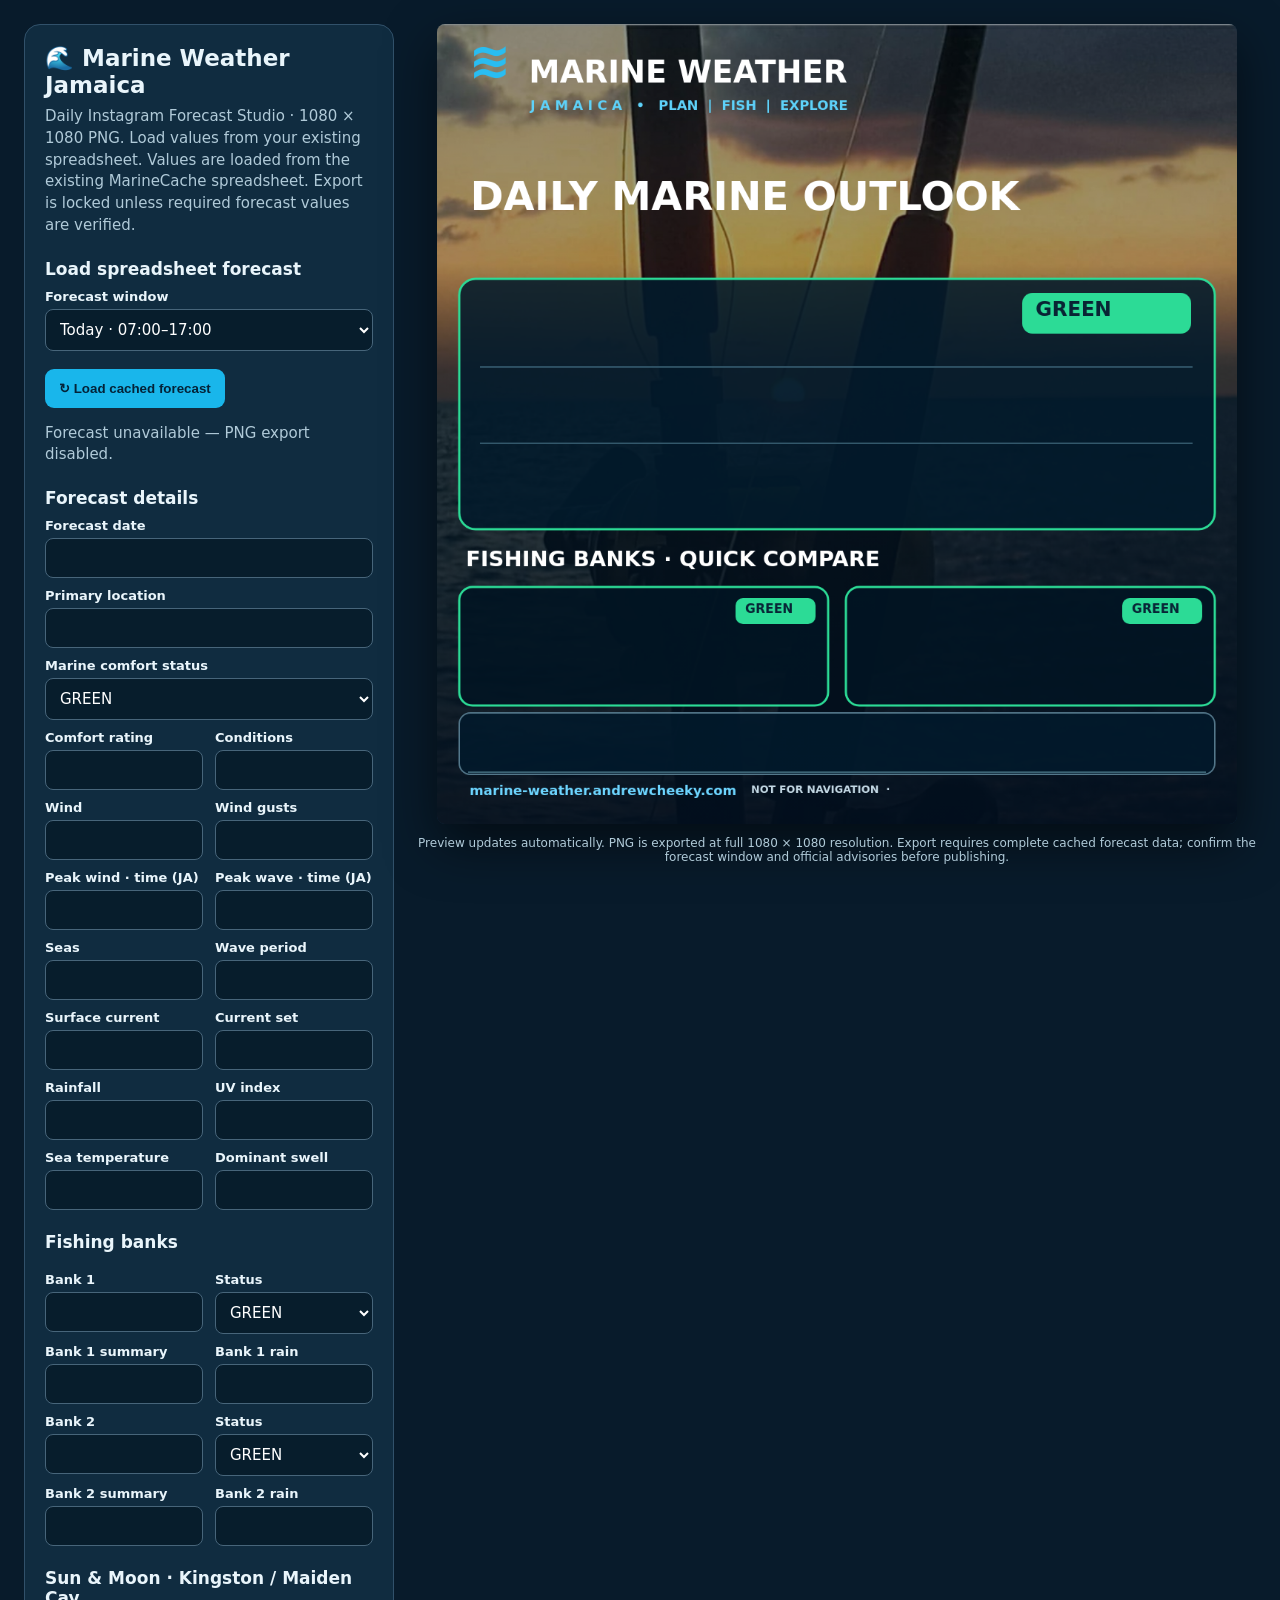
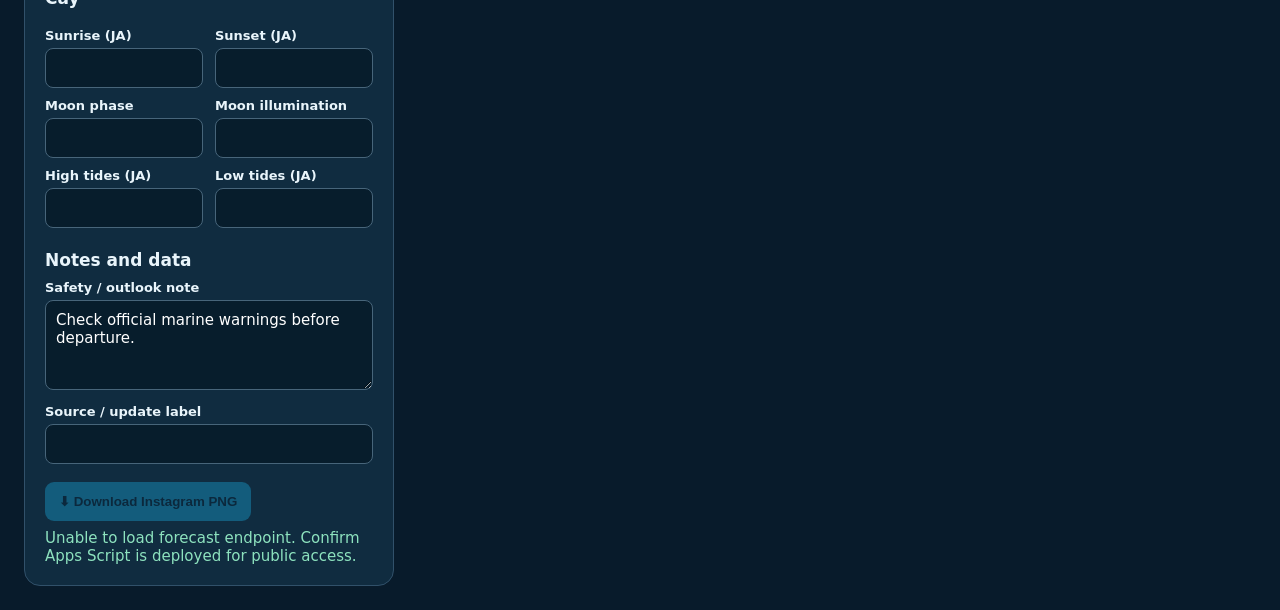
==== commit 29916e53: "Add files via upload" ====
--- a/instagram/index.html
+++ b/instagram/index.html
@@ -1,6 +1,6 @@
 <!doctype html><html lang="en"><head><meta charset="utf-8"><meta name="viewport" content="width=device-width,initial-scale=1"><title>Marine Weather Jamaica · Instagram Studio</title><style>
 :root{color-scheme:dark}*{box-sizing:border-box}body{margin:0;background:#081b2b;color:#e9f5fb;font:15px system-ui,Segoe UI,sans-serif}.layout{display:grid;grid-template-columns:minmax(290px,370px) minmax(320px,1fr);gap:24px;max-width:1500px;margin:auto;padding:24px}.panel{background:#102c40;border:1px solid #31516a;border-radius:16px;padding:20px}h1{font-size:23px;margin:0 0 8px}h2{font-size:17px;margin:22px 0 10px}.hint{color:#b0cad8;line-height:1.45}label{display:block;margin:10px 0 5px;font-weight:600;font-size:13px}input,select,textarea{width:100%;padding:10px;background:#071d2c;color:white;border:1px solid #47657a;border-radius:8px;font:inherit}textarea{min-height:90px;resize:vertical}button{cursor:pointer;border:0;border-radius:9px;padding:12px 14px;background:#19b6eb;color:#042338;font-weight:750}button:disabled{opacity:.35;cursor:not-allowed}button.secondary{background:#244c66;color:#e7f6fc}.actions{display:flex;flex-wrap:wrap;gap:9px;margin-top:18px}.grid{display:grid;grid-template-columns:1fr 1fr;gap:0 12px}.preview{position:sticky;top:24px;align-self:start;text-align:center}canvas{display:block;width:100%;max-width:800px;aspect-ratio:1;background:#112c40;border-radius:8px;box-shadow:0 20px 50px #0008;margin:0 auto}.small{font-size:12px;color:#b0cad8;margin-top:12px}.status{min-height:22px;color:#8de2be;margin-top:8px}@media(max-width:850px){.layout{grid-template-columns:1fr}.preview{position:static;order:-1}.panel{padding:16px}}</style></head><body><div class="layout"><section class="panel"><h1>🌊 Marine Weather Jamaica</h1><div class="hint">Daily Instagram Forecast Studio · 1080 × 1080 PNG. Load values from your existing spreadsheet. Values are loaded from the existing MarineCache spreadsheet. Export is locked unless required forecast values are verified.</div>
-<h2>Load spreadsheet forecast</h2><label for="forecastDay">Forecast window</label><select id="forecastDay"><option value="tomorrow">Tomorrow · 07:00–17:00</option><option value="today">Today · 07:00–17:00</option></select><div class="actions"><button id="loadForecast">↻ Load cached forecast</button></div><p id="dataFreshness" class="hint">Awaiting forecast data.</p><h2>Forecast details</h2><label for="date">Forecast date</label><input id="date" value=""><label for="location">Primary location</label><input id="location" value=""><label for="status">Marine comfort status</label><select id="status"><option>GREEN</option><option>AMBER</option><option>RED</option></select><div class="grid"><div><label for="comfort">Comfort rating</label><input id="comfort" value=""></div><div><label for="condition">Conditions</label><input id="condition" value=""></div><div><label for="wind">Wind</label><input id="wind" value=""></div><div><label for="gust">Wind gusts</label><input id="gust" value=""></div><div><label for="peakWind">Peak wind · time (JA)</label><input id="peakWind" value=""></div><div><label for="peakWave">Peak wave · time (JA)</label><input id="peakWave" value=""></div><div><label for="seas">Seas</label><input id="seas" value=""></div><div><label for="period">Wave period</label><input id="period" value=""></div><div><label for="current">Surface current</label><input id="current" value=""></div><div><label for="currentDir">Current set</label><input id="currentDir" value=""></div><div><label for="rain">Rainfall</label><input id="rain" value=""></div><div><label for="uv">UV index</label><input id="uv" value=""></div><div><label for="sst">Sea temperature</label><input id="sst" value=""></div><div><label for="swell">Dominant swell</label><input id="swell" value=""></div></div>
+<h2>Load spreadsheet forecast</h2><label for="forecastDay">Forecast window</label><select id="forecastDay"><option value="tomorrow">Tomorrow · 07:00–17:00</option><option value="today" selected>Today · 07:00–17:00</option></select><div class="actions"><button id="loadForecast">↻ Load cached forecast</button></div><p id="dataFreshness" class="hint">Awaiting forecast data.</p><h2>Forecast details</h2><label for="date">Forecast date</label><input id="date" value=""><label for="location">Primary location</label><input id="location" value=""><label for="status">Marine comfort status</label><select id="status"><option>GREEN</option><option>AMBER</option><option>RED</option></select><div class="grid"><div><label for="comfort">Comfort rating</label><input id="comfort" value=""></div><div><label for="condition">Conditions</label><input id="condition" value=""></div><div><label for="wind">Wind</label><input id="wind" value=""></div><div><label for="gust">Wind gusts</label><input id="gust" value=""></div><div><label for="peakWind">Peak wind · time (JA)</label><input id="peakWind" value=""></div><div><label for="peakWave">Peak wave · time (JA)</label><input id="peakWave" value=""></div><div><label for="seas">Seas</label><input id="seas" value=""></div><div><label for="period">Wave period</label><input id="period" value=""></div><div><label for="current">Surface current</label><input id="current" value=""></div><div><label for="currentDir">Current set</label><input id="currentDir" value=""></div><div><label for="rain">Rainfall</label><input id="rain" value=""></div><div><label for="uv">UV index</label><input id="uv" value=""></div><div><label for="sst">Sea temperature</label><input id="sst" value=""></div><div><label for="swell">Dominant swell</label><input id="swell" value=""></div></div>
 <h2>Fishing banks</h2><div class="grid"><div><label for="bank1">Bank 1</label><input id="bank1" value=""></div><div><label for="bank1status">Status</label><select id="bank1status"><option>GREEN</option><option>AMBER</option><option>RED</option></select></div><div><label for="bank1detail">Bank 1 summary</label><input id="bank1detail" value=""></div><div><label for="bank1rain">Bank 1 rain</label><input id="bank1rain" value=""></div><div><label for="bank2">Bank 2</label><input id="bank2" value=""></div><div><label for="bank2status">Status</label><select id="bank2status"><option>GREEN</option><option>AMBER</option><option>RED</option></select></div><div><label for="bank2detail">Bank 2 summary</label><input id="bank2detail" value=""></div><div><label for="bank2rain">Bank 2 rain</label><input id="bank2rain" value=""></div></div>
 <h2>Sun & Moon · Kingston / Maiden Cay</h2><div class="grid"><div><label for="sunrise">Sunrise (JA)</label><input id="sunrise" value=""></div><div><label for="sunset">Sunset (JA)</label><input id="sunset" value=""></div></div><div class="grid"><div><label for="moonPhase">Moon phase</label><input id="moonPhase" value=""></div><div><label for="moonIllum">Moon illumination</label><input id="moonIllum" value=""></div><div><label for="highTides">High tides (JA)</label><input id="highTides" value=""></div><div><label for="lowTides">Low tides (JA)</label><input id="lowTides" value=""></div></div><h2>Notes and data</h2><label for="note">Safety / outlook note</label><textarea id="note">Check official marine warnings before departure.</textarea><label for="source">Source / update label</label><input id="source" value=""><div class="actions"><button id="export" disabled title="Load verified forecast first">⬇ Download Instagram PNG</button></div><div id="message" class="status" role="status"></div></section><section class="preview"><canvas id="art" width="1080" height="1080" aria-label="Instagram marine forecast preview"></canvas><p class="small">Preview updates automatically. PNG is exported at full 1080 × 1080 resolution. Export requires complete cached forecast data; confirm the forecast window and official advisories before publishing.</p></section></div><script>
 'use strict';const canvas=document.getElementById('art'),ctx=canvas.getContext('2d');const fields=['date','location','status','comfort','condition','wind','gust','peakWind','peakWave','seas','period','current','currentDir','rain','uv','sst','swell','bank1','bank1status','bank1detail','bank1rain','bank2','bank2status','bank2detail','bank2rain','sunrise','sunset','moonPhase','moonIllum','highTides','lowTides','note','source'];const values=()=>Object.fromEntries(fields.map(k=>[k,document.getElementById(k).value]));const bg=new Image();bg.onload=render;bg.onerror=()=>{document.getElementById('message').textContent='Background image missing: keep sunset-background.jpg beside index.html';render()};bg.src='sunset-background.jpg';const colors={GREEN:'#2cdb96',AMBER:'#ffc34e',YELLOW:'#ffc34e',RED:'#ff5b61'};function rr(x,y,w,h,r,fill,stroke,lw=2){ctx.beginPath();ctx.roundRect(x,y,w,h,r);if(fill){ctx.fillStyle=fill;ctx.fill()}if(stroke){ctx.strokeStyle=stroke;ctx.lineWidth=lw;ctx.stroke()}}function txt(s,x,y,size=22,color='#fff',weight=500,maxWidth){ctx.fillStyle=color;ctx.font=`${weight} ${size}px system-ui,Segoe UI,sans-serif`;ctx.textBaseline='top';ctx.fillText(String(s),x,y,maxWidth)}function lines(s,x,y,maxW,size=19,lh=27,color='#fff',weight=500,maxLines=3){ctx.font=`${weight} ${size}px system-ui,sans-serif`;let words=String(s).split(/\s+/),line='',rows=[];for(let word of words){let test=line?line+' '+word:word;if(ctx.measureText(test).width>maxW&&line){rows.push(line);line=word}else line=test}if(line)rows.push(line);rows.slice(0,maxLines).forEach((v,i)=>txt(v,x,y+i*lh,size,color,weight,maxW))}function chip(label,x,y,w,c){rr(x,y,w,55,14,c);txt(label,x+18,y+10,27,'#092434',800,w-36)}function present(v){const s=String(v??'').trim();return s&&!/^(unavailable|n\/a|undefined|null|—|-)$/i.test(s)}function metric(label,value,x,y,w){if(!present(value))return;txt(label,x,y,17,'#b2d9ed',600,w);txt(value,x,y+27,29,'#fff',800,w)}function render(){let d=values();ctx.clearRect(0,0,1080,1080);if(bg.complete&&bg.naturalWidth){let scale=Math.max(1080/bg.width,1080/bg.height),w=bg.width*scale,h=bg.height*scale;ctx.drawImage(bg,(1080-w)/2,(1080-h)/2,w,h)}else{ctx.fillStyle='#123950';ctx.fillRect(0,0,1080,1080)}let shade=ctx.createLinearGradient(0,0,0,1080);shade.addColorStop(0,'rgba(3,20,33,.45)');shade.addColorStop(.30,'rgba(3,20,33,.35)');shade.addColorStop(.43,'rgba(3,20,33,.72)');shade.addColorStop(1,'rgba(2,15,30,.95)');ctx.fillStyle=shade;ctx.fillRect(0,0,1080,1080);
@@ -14,7 +14,7 @@
 // Forecast date, Kingston/Maiden Cay coordinates, standard 90.833-degree zenith.
 function marineSolarTimes(dayIso, lat=17.9085229, lon=-76.8103697) {
   const midnight=Date.parse(dayIso+'T00:00:00Z');
-  if(!Number.isFinite(midnight)) return {sunrise:'Unavailable',sunset:'Unavailable'};
+  if(!Number.isFinite(midnight)) return {sunrise:'',sunset:''};
   const DEG=Math.PI/180, jd=midnight/86400000+2440587.5;
   const norm=x=>((x%360)+360)%360;
   function position(t){
@@ -40,7 +40,7 @@
       const {decl,eq}=position((jd+minutes/1440-2451545)/36525);
       const cosH=(Math.cos(90.833*DEG)-Math.sin(lat*DEG)*Math.sin(decl))
         /(Math.cos(lat*DEG)*Math.cos(decl));
-      if(cosH < -1 || cosH > 1) return 'Unavailable';
+      if(cosH < -1 || cosH > 1) return '';
       const H=Math.acos(Math.max(-1,Math.min(1,cosH)))/DEG;
       const next=720-4*(lon+(rise?H:-H))-eq;
       if(Math.abs(next-minutes)<0.0001){minutes=next;break;}
@@ -63,9 +63,9 @@
   const callback='mwInstagramCallback_'+Date.now()+'_'+serial;
   const script=document.createElement('script');
   let done=false;
-  const timeout=setTimeout(()=>finish('Timed out contacting forecast service.'),18000);
+  const timeout=setTimeout(()=>finish('Timed out contacting forecast service.'),60000);
   function finish(err,payload){
-    if(done)return;done=true;clearTimeout(timeout);delete window[callback];script.remove();btn.disabled=false;
+    if(done)return;done=true;clearTimeout(timeout);window[callback]=()=>{};script.remove();btn.disabled=false;
     if(err){message.textContent=err;freshness.textContent='Forecast unavailable — PNG export disabled.';return;}
     if(!payload||!payload.ok){message.textContent=payload?.message||'Forecast data unavailable';freshness.textContent='PNG export disabled.';return;}
     const d=payload.poster||{};
@@ -75,7 +75,7 @@
     const solar=marineSolarTimes(payload.day);
     for(const key of ['sunrise','sunset']){
       const raw=String(d[key]??'').trim();
-      if(!raw || raw==='—' || raw==='Unavailable') document.getElementById(key).value=solar[key];
+      if(!raw || raw==='—' || raw==='Unavailable') document.getElementById(key).value=present(solar[key])?solar[key]:'';
     }
     const missing=Array.isArray(payload.missing)?payload.missing:[];
     const stale=payload.stale===true;
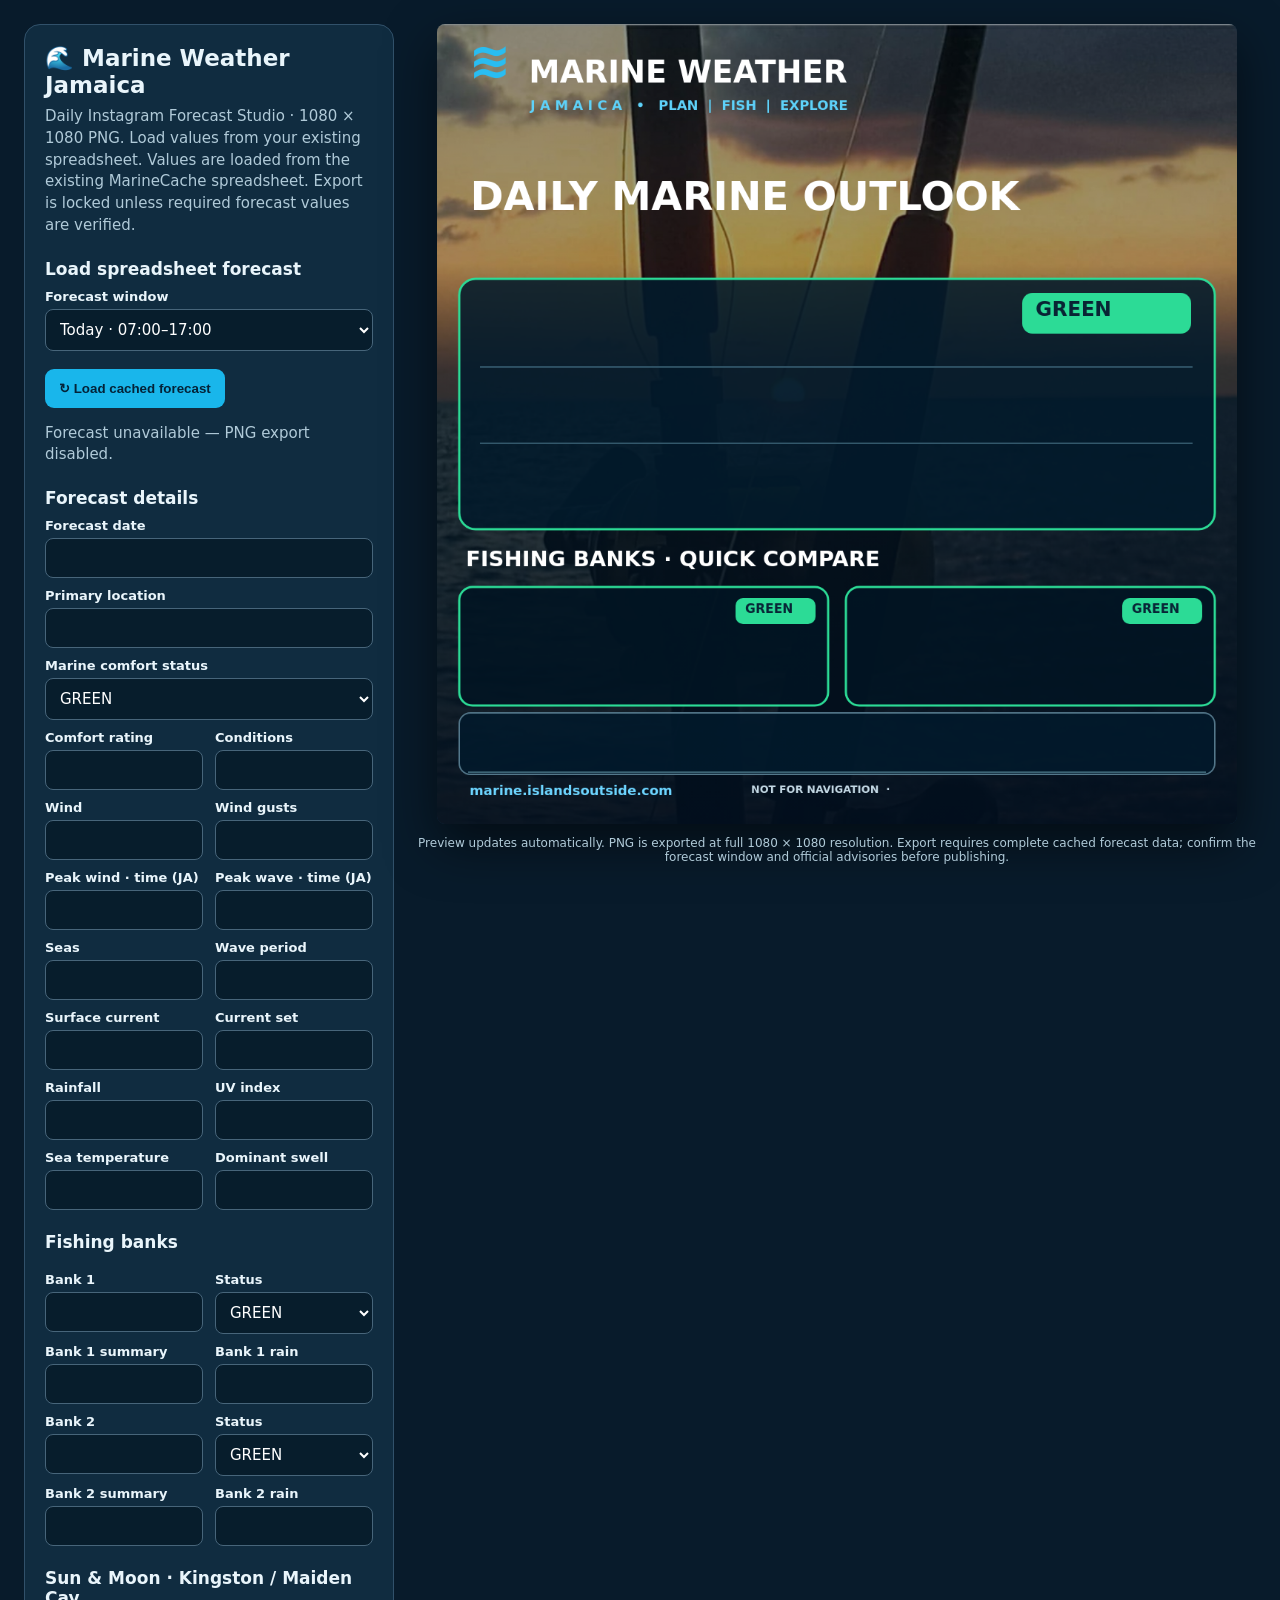
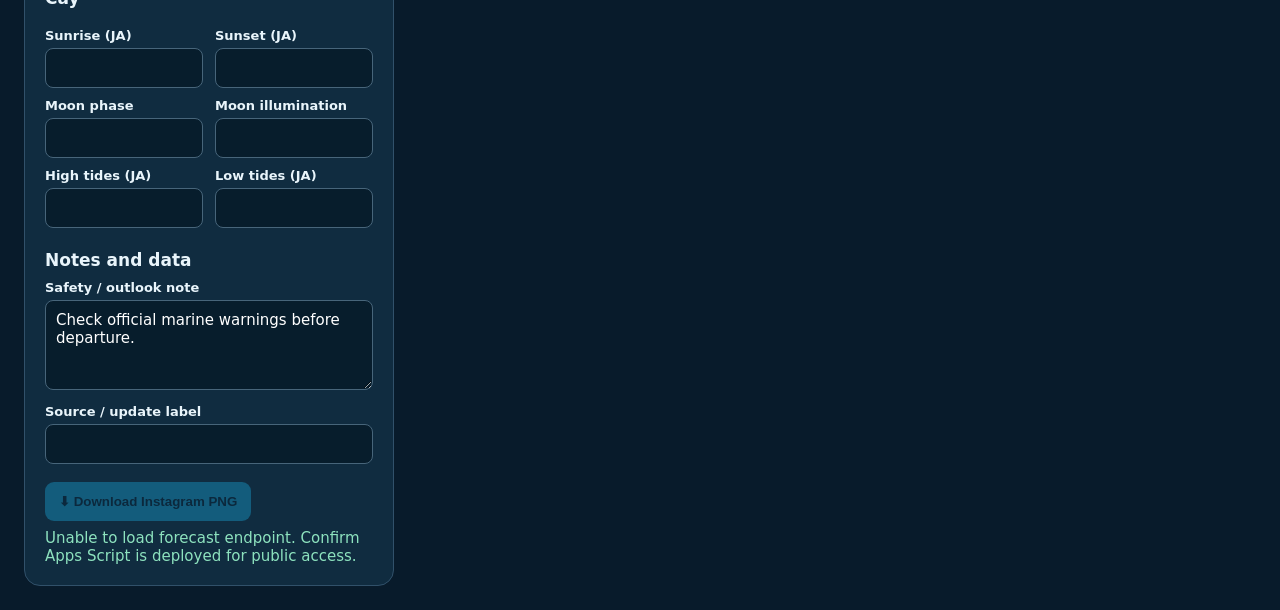
==== commit c058c06a: "Move site links to islandsoutside.com Co-Authored-By: Claude Opus 5.5 <noreply@anthropic.com> Claude" ====
--- a/instagram/index.html
+++ b/instagram/index.html
@@ -7,7 +7,7 @@
 txt('≋',43,21,68,'#29bdf1',900);txt('MARINE WEATHER',124,47,42,'#fff',850);txt('J A M A I C A   •   PLAN  |  FISH  |  EXPLORE',126,102,18,'#5ed2fa',750);txt('DAILY MARINE OUTLOOK',45,210,54,'#fff',900);txt(d.date,48,277,27,'#f4e8cb',650,900);const sun=[present(d.sunrise)?'☀ SUNRISE  '+d.sunrise:'',present(d.sunset)?'☼ SUNSET  '+d.sunset:''].filter(Boolean).join('    ');if(sun)txt(sun,48,316,20,'#fff0c5',750,950);
 rr(30,344,1020,338,22,'rgba(2,26,44,.86)',colors[d.status]||colors.AMBER,3);txt(d.location,58,364,37,'#fff',800,680);chip(d.status+'  '+d.comfort,790,363,228,colors[d.status]||colors.AMBER);txt(d.condition,60,418,22,'#d1eafa',600);ctx.strokeStyle='#33586b';ctx.lineWidth=2;ctx.beginPath();ctx.moveTo(58,463);ctx.lineTo(1020,463);ctx.stroke();let mx=[62,319,578,831];metric('WIND / GUSTS',[d.wind,d.gust].filter(present).join(' / '),mx[0],483,235);if(present(d.peakWind))txt('Peak wind: '+d.peakWind,mx[0],543,14,'#a6d8ee',650,235);metric('SEAS',d.seas,mx[1],483,225);if(present(d.peakWave))txt('Peak wave: '+d.peakWave,mx[1],543,14,'#a6d8ee',650,230);metric('WAVE PERIOD',d.period,mx[2],483,230);metric('CURRENT',[d.current,d.currentDir].filter(present).join(' '),mx[3],483,195);ctx.beginPath();ctx.moveTo(58,566);ctx.lineTo(1020,566);ctx.stroke();metric('RAINFALL',d.rain,62,587,225);metric('UV INDEX',d.uv,319,587,230);metric('SEA TEMPERATURE',d.sst,578,587,235);metric('DOMINANT SWELL',d.swell,831,587,195);
 txt('FISHING BANKS · QUICK COMPARE',39,710,29,'#fff',850);function bank(x,name,status,detail,rain){let color=colors[status]||colors.AMBER;rr(x,760,498,160,18,'rgba(2,20,35,.9)',color,3);txt(name,x+17,776,23,'#fff',800,340);rr(x+373,775,108,35,10,color);txt(status,x+386,782,17,'#082536',850,90);txt(detail,x+17,830,23,'#d4edfb',650,465);txt(rain,x+17,867,19,'#d4edfb',550,465)}bank(30,d.bank1,d.bank1status,d.bank1detail,d.bank1rain);bank(552,d.bank2,d.bank2status,d.bank2detail,d.bank2rain);
-rr(30,930,1020,83,15,'rgba(2,26,44,.88)','#54788b',2);if(present(d.moonPhase)||present(d.moonIllum)){txt('☾  MOON',45,939,17,'#9cdaff',750);txt([d.moonPhase,d.moonIllum].filter(present).join(' · '),45,962,21,'#fff',750,330)}if(present(d.highTides)){txt('HIGH TIDE',410,939,17,'#9cdaff',750);txt(d.highTides,410,962,20,'#fff',700,305)}if(present(d.lowTides)){txt('LOW TIDE',748,939,17,'#9cdaff',750);txt(d.lowTides,748,962,20,'#fff',700,275)}ctx.strokeStyle='#3d6576';ctx.beginPath();ctx.moveTo(42,1010);ctx.lineTo(1038,1010);ctx.stroke();txt('marine-weather.andrewcheeky.com',44,1027,18,'#6dd5ff',750);txt('NOT FOR NAVIGATION  ·  '+d.source,424,1027,14,'#c3d8e4',550,610)}fields.forEach(k=>document.getElementById(k).addEventListener('input',()=>{document.getElementById('export').disabled=true;document.getElementById('message').textContent='Forecast edited. Reload cached forecast before export.';render()}));document.getElementById('export').onclick=()=>{render();canvas.toBlob(blob=>{if(!blob){document.getElementById('message').textContent='PNG export failed';return}const a=document.createElement('a');const u=URL.createObjectURL(blob);a.href=u;a.download='marine-weather-jamaica-'+new Date().toISOString().slice(0,10)+'.png';a.click();setTimeout(()=>URL.revokeObjectURL(u),2000);document.getElementById('message').textContent='PNG exported successfully.'},'image/png')};render();
+rr(30,930,1020,83,15,'rgba(2,26,44,.88)','#54788b',2);if(present(d.moonPhase)||present(d.moonIllum)){txt('☾  MOON',45,939,17,'#9cdaff',750);txt([d.moonPhase,d.moonIllum].filter(present).join(' · '),45,962,21,'#fff',750,330)}if(present(d.highTides)){txt('HIGH TIDE',410,939,17,'#9cdaff',750);txt(d.highTides,410,962,20,'#fff',700,305)}if(present(d.lowTides)){txt('LOW TIDE',748,939,17,'#9cdaff',750);txt(d.lowTides,748,962,20,'#fff',700,275)}ctx.strokeStyle='#3d6576';ctx.beginPath();ctx.moveTo(42,1010);ctx.lineTo(1038,1010);ctx.stroke();txt('marine.islandsoutside.com',44,1027,18,'#6dd5ff',750);txt('NOT FOR NAVIGATION  ·  '+d.source,424,1027,14,'#c3d8e4',550,610)}fields.forEach(k=>document.getElementById(k).addEventListener('input',()=>{document.getElementById('export').disabled=true;document.getElementById('message').textContent='Forecast edited. Reload cached forecast before export.';render()}));document.getElementById('export').onclick=()=>{render();canvas.toBlob(blob=>{if(!blob){document.getElementById('message').textContent='PNG export failed';return}const a=document.createElement('a');const u=URL.createObjectURL(blob);a.href=u;a.download='marine-weather-jamaica-'+new Date().toISOString().slice(0,10)+'.png';a.click();setTimeout(()=>URL.revokeObjectURL(u),2000);document.getElementById('message').textContent='PNG exported successfully.'},'image/png')};render();
 const FORECAST_ENDPOINT = 'https://script.google.com/macros/s/AKfycbzwP_tF1SeJIBgB7HxTRBi374NiF0tQXGcSBFUk7EPPu1rSAepDsALW-iHeny6yo1Y/exec';
 
 // Local NOAA Solar Calculator-style fallback for deployments that omit solar fields.
